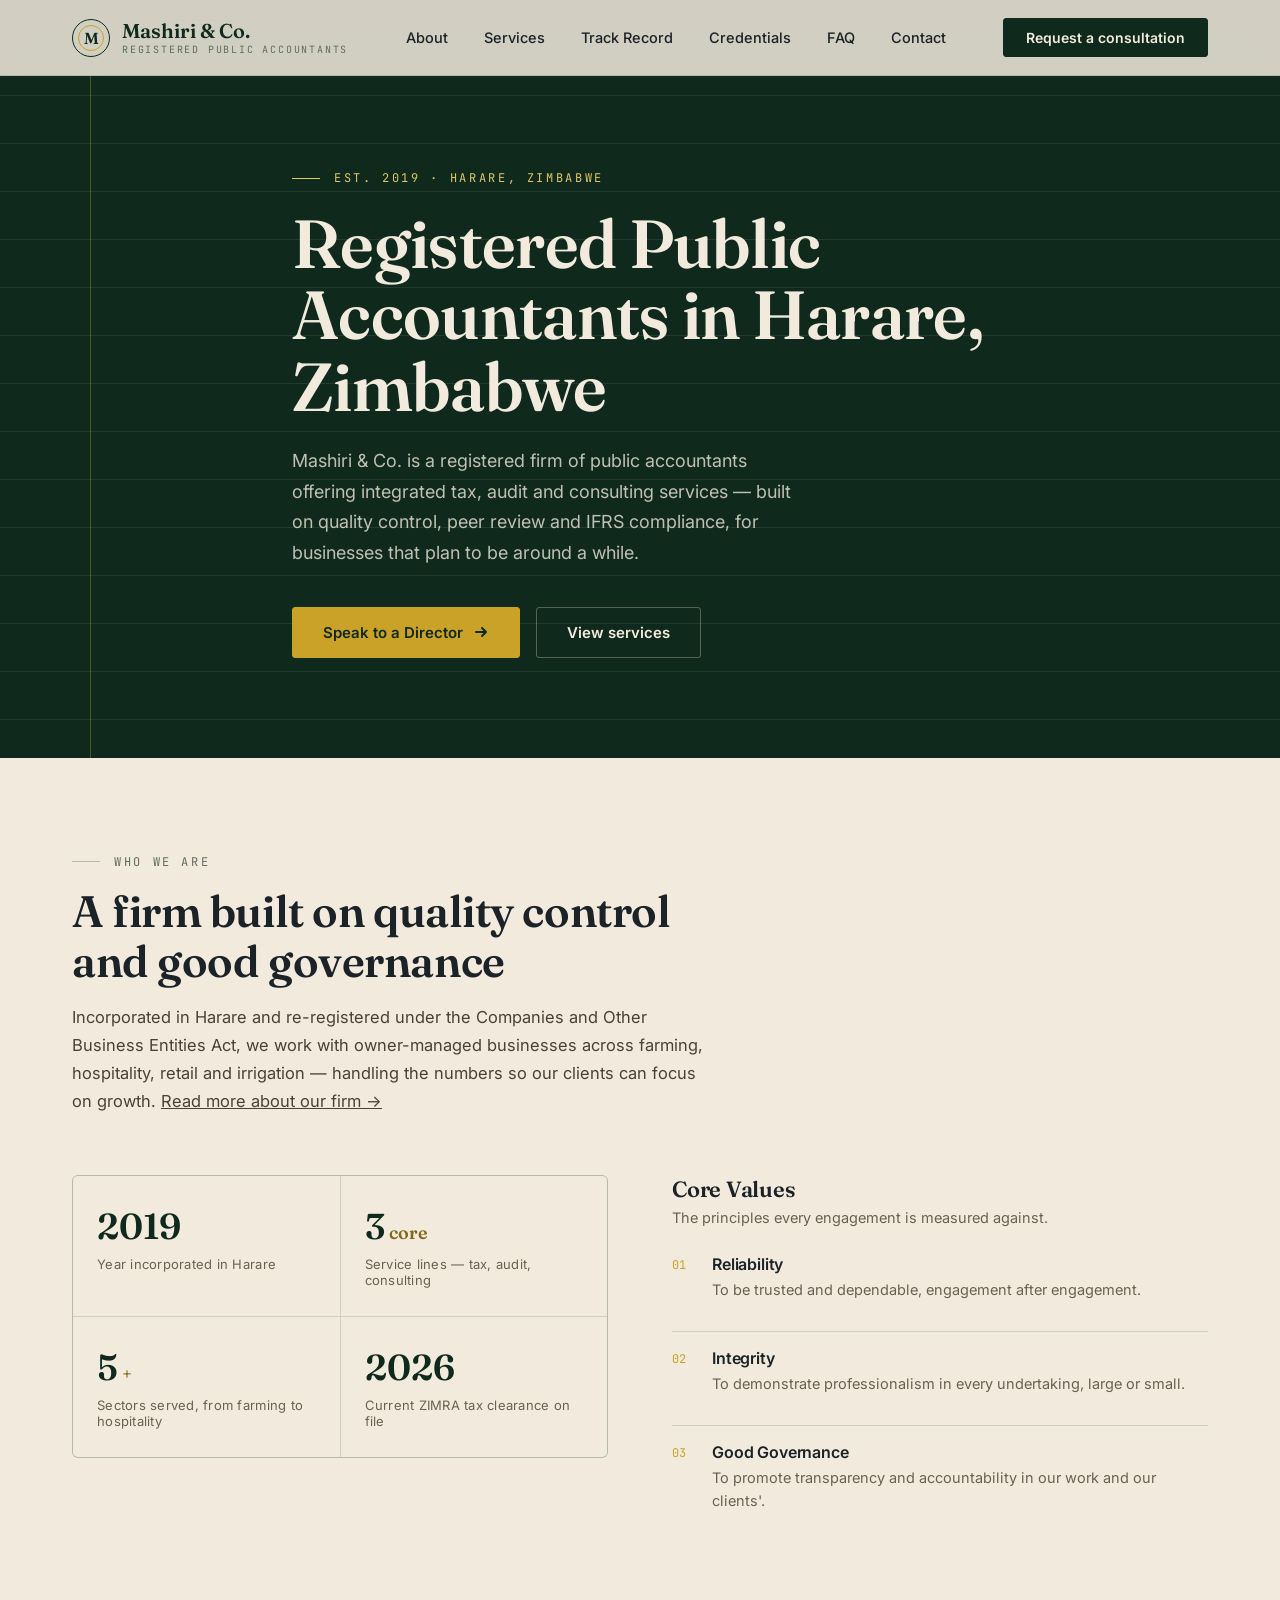
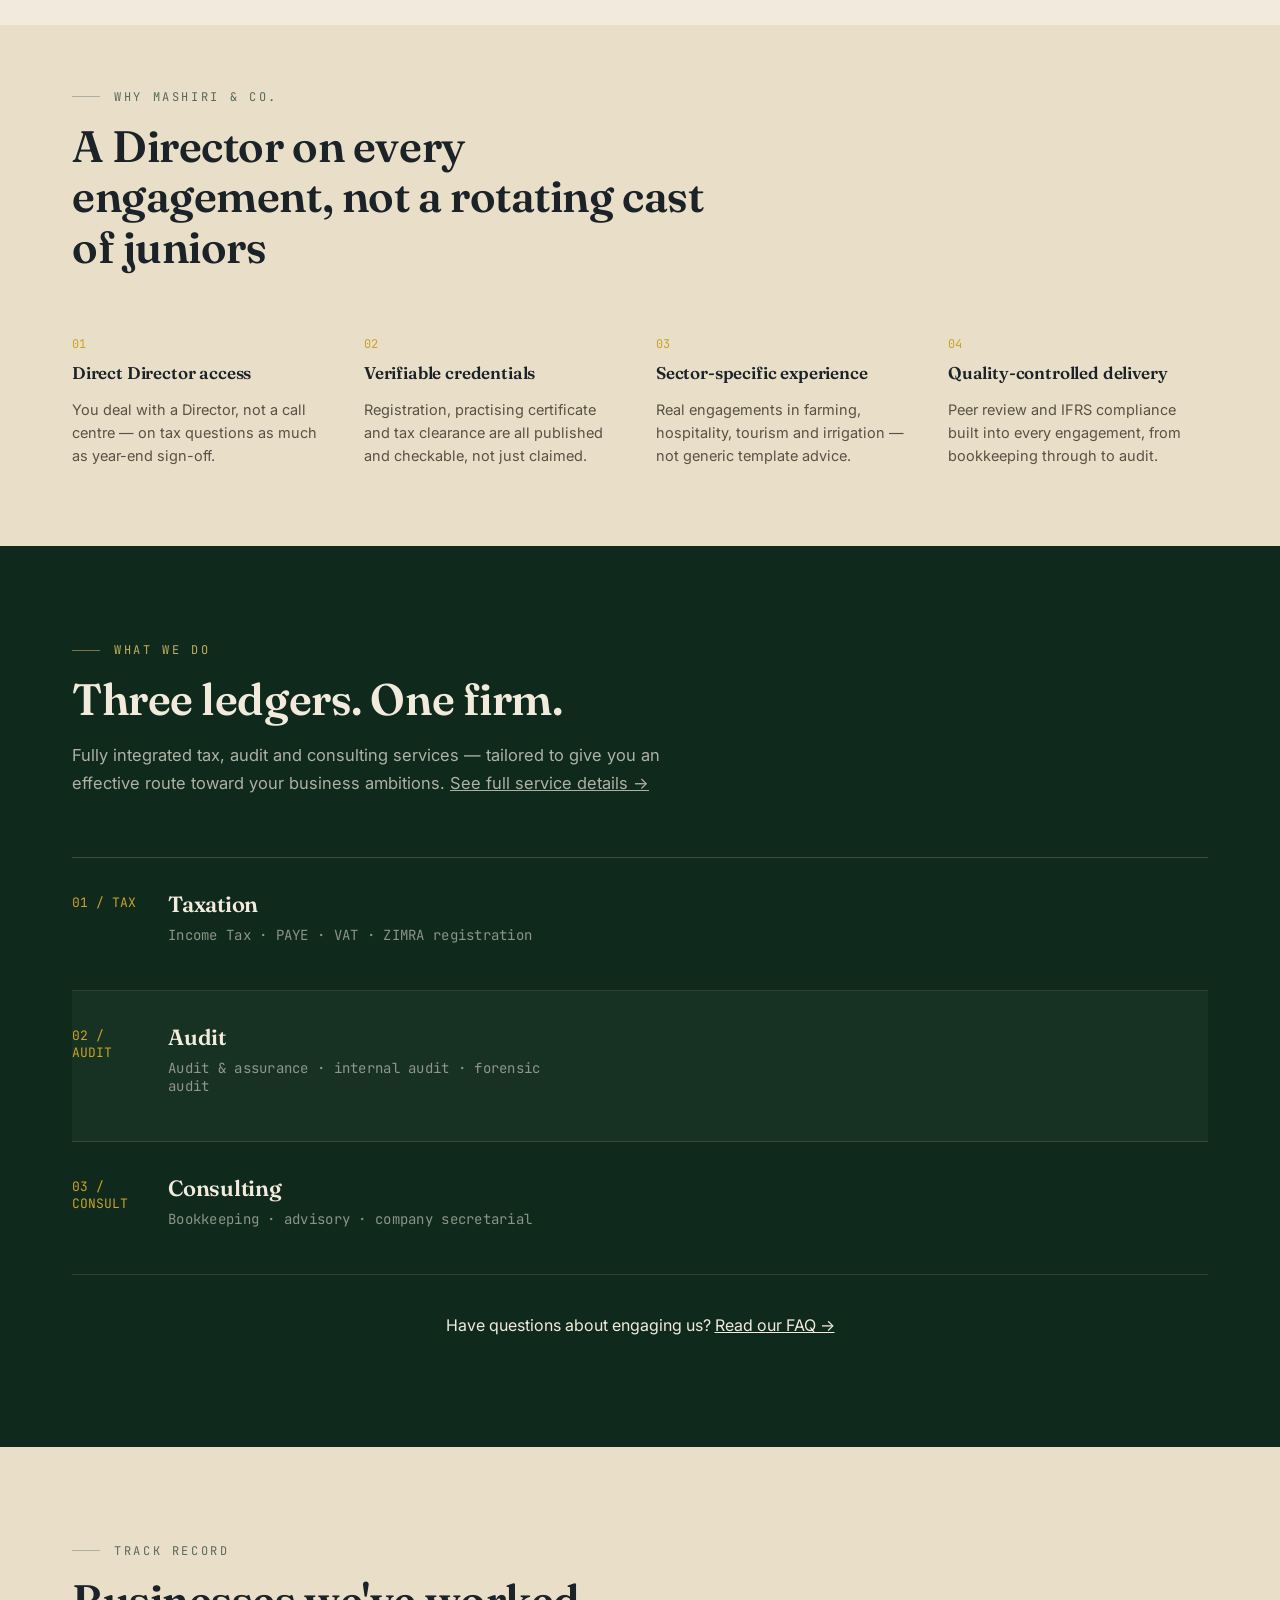
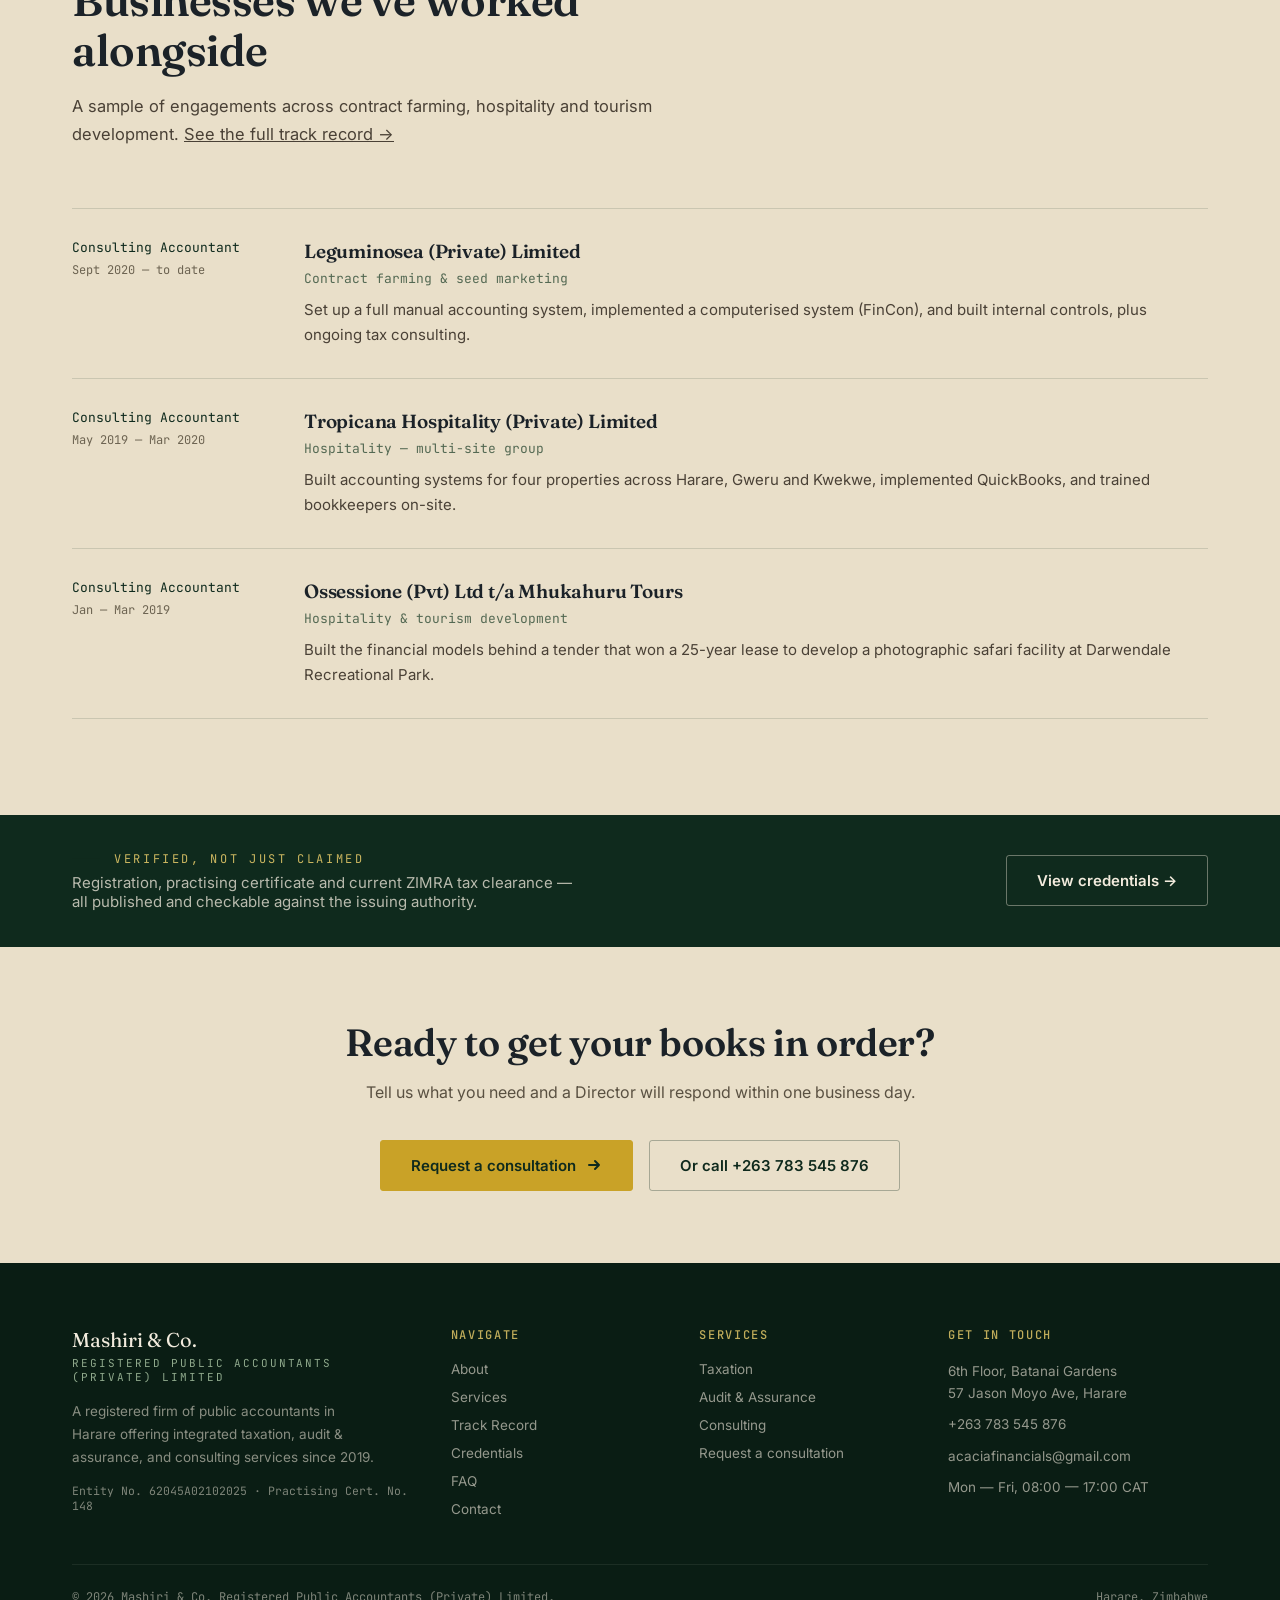
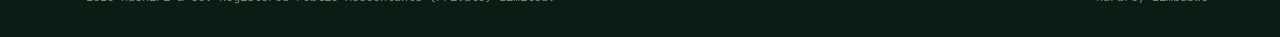
==== index.html @ 17a20c19 "Add files via upload" ====
<!DOCTYPE html>
<html lang="en" class="no-js">
<head>
<script>document.documentElement.classList.remove('no-js');</script>
<meta charset="UTF-8">
<meta name="viewport" content="width=device-width, initial-scale=1.0">
<title>Registered Public Accountants | Mashiri &amp; Co. — Harare</title>
<meta name="description" content="Mashiri &amp; Co. is a registered firm of public accountants in Harare, Zimbabwe offering integrated taxation, audit &amp; assurance, and consulting services.">
<meta name="keywords" content="public accountants Harare, registered accountants Zimbabwe, tax consultants Harare, audit firm Zimbabwe, IFRS compliance, ZIMRA tax clearance, bookkeeping Harare">
<meta name="robots" content="index, follow">
<meta name="theme-color" content="#0F2A1D">
<link rel="canonical" href="https://www.mashiriandco.co.zw/">
<link rel="icon" href="data:image/svg+xml,%3Csvg xmlns='http://www.w3.org/2000/svg' viewBox='0 0 40 40'%3E%3Crect width='40' height='40' rx='8' fill='%230F2A1D'/%3E%3Ccircle cx='20' cy='20' r='13' fill='none' stroke='%23F2EBDD' stroke-width='1.5'/%3E%3Ccircle cx='20' cy='20' r='9' fill='none' stroke='%23C9A227' stroke-width='1'/%3E%3Ctext x='20' y='25' font-family='Georgia,serif' font-size='16' font-weight='600' fill='%23F2EBDD' text-anchor='middle'%3EM%3C/text%3E%3C/svg%3E">
<link rel="icon" type="image/png" sizes="32x32" href="favicon-32.png">
<link rel="icon" type="image/png" sizes="16x16" href="favicon-16.png">
<link rel="apple-touch-icon" sizes="180x180" href="apple-touch-icon.png">

<meta name="geo.region" content="ZW-HA">
<meta name="geo.placename" content="Harare">
<meta name="geo.position" content="-17.8292;31.0522">
<meta name="ICBM" content="-17.8292, 31.0522">

<meta property="og:type" content="website">
<meta property="og:site_name" content="Mashiri &amp; Co.">
<meta property="og:title" content="Registered Public Accountants | Mashiri &amp; Co. — Harare">
<meta property="og:description" content="Mashiri &amp; Co. is a registered firm of public accountants in Harare, Zimbabwe offering integrated taxation, audit &amp; assurance, and consulting services.">
<meta property="og:url" content="https://www.mashiriandco.co.zw/">
<meta property="og:image" content="https://www.mashiriandco.co.zw/og-image.jpg">
<meta property="og:image:width" content="1200">
<meta property="og:image:height" content="630">
<meta property="og:locale" content="en_ZW">
<meta name="twitter:card" content="summary_large_image">
<meta name="twitter:title" content="Registered Public Accountants | Mashiri &amp; Co. — Harare">
<meta name="twitter:description" content="Mashiri &amp; Co. is a registered firm of public accountants in Harare, Zimbabwe offering integrated taxation, audit &amp; assurance, and consulting services.">
<meta name="twitter:image" content="https://www.mashiriandco.co.zw/og-image.jpg">

<script type="application/ld+json">
{
  "@context": "https://schema.org",
  
    "@type": "AccountingService",
    "name": "Mashiri & Co. Registered Public Accountants (Private) Limited",
    "url": "https://www.mashiriandco.co.zw/",
    "logo": "https://www.mashiriandco.co.zw/og-image.jpg",
    "image": "https://www.mashiriandco.co.zw/og-image.jpg",
    "email": "acaciafinancials@gmail.com",
    "telephone": ["+263783545876", "+263718794615"],
    "address": {
      "@type": "PostalAddress",
      "streetAddress": "6th Floor, Batanai Gardens, 57 Jason Moyo Ave",
      "addressLocality": "Harare",
      "addressCountry": "ZW"
    },
    "geo": {
      "@type": "GeoCoordinates",
      "latitude": -17.8292,
      "longitude": 31.0522
    },
    "hasMap": "https://maps.google.com/?q=Batanai+Gardens+57+Jason+Moyo+Ave+Harare",
    "areaServed": ["Harare", "Bulawayo", "Zimbabwe"],
    "openingHoursSpecification": {
      "@type": "OpeningHoursSpecification",
      "dayOfWeek": ["Monday","Tuesday","Wednesday","Thursday","Friday"],
      "opens": "08:00",
      "closes": "17:00"
    },
    "priceRange": "$$",
    "sameAs": ["https://www.facebook.com/"]
  }
</script>

<link rel="preconnect" href="https://fonts.googleapis.com">
<link rel="preconnect" href="https://fonts.gstatic.com" crossorigin>
<link rel="stylesheet" href="https://fonts.googleapis.com/css2?family=Fraunces:opsz,wght@9..144,400;9..144,500;9..144,600&family=Inter:wght@400;500;600&family=JetBrains+Mono:wght@400;500&display=swap" media="print" onload="this.media='all'">
<noscript><link rel="stylesheet" href="https://fonts.googleapis.com/css2?family=Fraunces:opsz,wght@9..144,400;9..144,500;9..144,600&family=Inter:wght@400;500;600&family=JetBrains+Mono:wght@400;500&display=swap"></noscript>
<link rel="stylesheet" href="style.css">
</head>
<body>

<a href="#top" class="skip-link">Skip to main content</a>

<header id="site-header">
  <div class="nav">
    <a href="index.html" class="brand" aria-current="page">
      <div class="brand-mark">M</div>
      <div class="brand-name">Mashiri &amp; Co.
        <span>REGISTERED PUBLIC ACCOUNTANTS</span>
      </div>
    </a>
    <nav class="links" id="nav-links" aria-label="Main navigation">
      <ul role="list">
        <li><a href="about.html">About</a></li>
        <li><a href="services.html">Services</a></li>
        <li><a href="track-record.html">Track Record</a></li>
        <li><a href="credentials.html">Credentials</a></li>
        <li><a href="faq.html">FAQ</a></li>
        <li><a href="contact.html">Contact</a></li>
      </ul>
    </nav>
    <a href="contact.html" class="nav-cta" id="nav-cta">Request a consultation</a>
    <button class="menu-toggle" id="menu-toggle" aria-label="Toggle menu" aria-expanded="false" aria-controls="nav-links">
      <svg width="24" height="24" viewBox="0 0 24 24" fill="none" stroke="currentColor" stroke-width="2" stroke-linecap="round" aria-hidden="true" focusable="false"><line x1="3" y1="6" x2="21" y2="6"/><line x1="3" y1="12" x2="21" y2="12"/><line x1="3" y1="18" x2="21" y2="18"/></svg>
    </button>
  </div>
</header>

<main id="top" tabindex="-1">


  <!-- ============ HERO ============ -->
  <section class="hero">
    <div class="wrap hero-inner hero-single">
      <div>
        <div class="eyebrow">Est. 2019 &middot; Harare, Zimbabwe</div>
        <h1>Registered Public Accountants in Harare, Zimbabwe</h1>
        <p class="lead">Mashiri &amp; Co. is a registered firm of public accountants offering integrated tax, audit and consulting services &mdash; built on quality control, peer review and IFRS compliance, for businesses that plan to be around a while.</p>
        <div class="hero-cta-row">
          <a href="contact.html" class="btn-primary">
            Speak to a Director
            <svg aria-hidden="true" focusable="false" width="16" height="16" viewBox="0 0 16 16" fill="none" stroke="currentColor" stroke-width="2" stroke-linecap="round" stroke-linejoin="round"><path d="M3 8h10M9 4l4 4-4 4"/></svg>
          </a>
          <a href="services.html" class="btn-secondary">View services</a>
        </div>
      </div>
    </div>
  </section>

  <!-- ============ ABOUT (teaser) ============ -->
  <section class="about" id="about">
    <div class="wrap">
      <div class="section-head reveal">
        <div class="section-eyebrow">Who we are</div>
        <h2>A firm built on quality control and good governance</h2>
        <p>Incorporated in Harare and re-registered under the Companies and Other Business Entities Act, we work with owner-managed businesses across farming, hospitality, retail and irrigation &mdash; handling the numbers so our clients can focus on growth. <a href="about.html">Read more about our firm &rarr;</a></p>
      </div>

      <div class="about-grid">
        <div class="about-text reveal">
          <div class="stat-grid">
            <div class="stat">
              <div class="num">2019</div>
              <div class="label">Year incorporated in Harare</div>
            </div>
            <div class="stat">
              <div class="num">3<span class="unit">core</span></div>
              <div class="label">Service lines &mdash; tax, audit, consulting</div>
            </div>
            <div class="stat">
              <div class="num">5<span class="unit">+</span></div>
              <div class="label">Sectors served, from farming to hospitality</div>
            </div>
            <div class="stat">
              <div class="num">2026</div>
              <div class="label">Current ZIMRA tax clearance on file</div>
            </div>
          </div>
        </div>

        <div class="reveal">
          <h3 class="values-heading">Core Values</h3>
          <p class="values-subhead">The principles every engagement is measured against.</p>
          <div class="values-list">
            <div class="value-item">
              <span class="value-mark mono">01</span>
              <div>
                <h4>Reliability</h4>
                <p>To be trusted and dependable, engagement after engagement.</p>
              </div>
            </div>
            <div class="value-item">
              <span class="value-mark mono">02</span>
              <div>
                <h4>Integrity</h4>
                <p>To demonstrate professionalism in every undertaking, large or small.</p>
              </div>
            </div>
            <div class="value-item">
              <span class="value-mark mono">03</span>
              <div>
                <h4>Good Governance</h4>
                <p>To promote transparency and accountability in our work and our clients'.</p>
              </div>
            </div>
          </div>
        </div>
      </div>
    </div>
  </section>

  <!-- ============ WHY US ============ -->
  <section class="why-us">
    <div class="wrap">
      <div class="section-head reveal">
        <div class="section-eyebrow">Why Mashiri &amp; Co.</div>
        <h2>A Director on every engagement, not a rotating cast of juniors</h2>
      </div>
      <div class="why-grid">
        <div class="why-item reveal">
          <span class="value-mark mono">01</span>
          <h3>Direct Director access</h3>
          <p>You deal with a Director, not a call centre &mdash; on tax questions as much as year-end sign-off.</p>
        </div>
        <div class="why-item reveal">
          <span class="value-mark mono">02</span>
          <h3>Verifiable credentials</h3>
          <p>Registration, practising certificate and tax clearance are all published and checkable, not just claimed.</p>
        </div>
        <div class="why-item reveal">
          <span class="value-mark mono">03</span>
          <h3>Sector-specific experience</h3>
          <p>Real engagements in farming, hospitality, tourism and irrigation &mdash; not generic template advice.</p>
        </div>
        <div class="why-item reveal">
          <span class="value-mark mono">04</span>
          <h3>Quality-controlled delivery</h3>
          <p>Peer review and IFRS compliance built into every engagement, from bookkeeping through to audit.</p>
        </div>
      </div>
    </div>
  </section>

  <!-- ============ SERVICES (teaser) ============ -->
  <section class="services" id="services">
    <div class="wrap">
      <div class="section-head reveal">
        <div class="section-eyebrow">What we do</div>
        <h2>Three ledgers. One firm.</h2>
        <p>Fully integrated tax, audit and consulting services &mdash; tailored to give you an effective route toward your business ambitions. <a href="services.html">See full service details &rarr;</a></p>
      </div>

      <div class="ledger-table">
        <div class="ledger-entry reveal">
          <div class="entry-code mono">01 / TAX</div>
          <div class="entry-title">
            <h3><a href="services.html#taxation">Taxation</a></h3>
            <p>Income Tax &middot; PAYE &middot; VAT &middot; ZIMRA registration</p>
          </div>
        </div>
        <div class="ledger-entry reveal">
          <div class="entry-code mono">02 / AUDIT</div>
          <div class="entry-title">
            <h3><a href="services.html#audit">Audit</a></h3>
            <p>Audit &amp; assurance &middot; internal audit &middot; forensic audit</p>
          </div>
        </div>
        <div class="ledger-entry reveal">
          <div class="entry-code mono">03 / CONSULT</div>
          <div class="entry-title">
            <h3><a href="services.html#consulting">Consulting</a></h3>
            <p>Bookkeeping &middot; advisory &middot; company secretarial</p>
          </div>
        </div>
      </div>
      <p class="services-cta reveal">Have questions about engaging us? <a href="faq.html">Read our FAQ &rarr;</a></p>
    </div>
  </section>

  <!-- ============ TRACK RECORD (teaser) ============ -->
  <section class="journal" id="track-record">
    <div class="wrap">
      <div class="section-head reveal">
        <div class="section-eyebrow">Track record</div>
        <h2>Businesses we've worked alongside</h2>
        <p>A sample of engagements across contract farming, hospitality and tourism development. <a href="track-record.html">See the full track record &rarr;</a></p>
      </div>

      <div class="journal-list">
        <div class="journal-entry reveal">
          <div class="journal-meta">
            Consulting Accountant
            <span class="duration">Sept 2020 &mdash; to date</span>
          </div>
          <div class="journal-body">
            <h3><a href="track-record.html">Leguminosea (Private) Limited</a></h3>
            <span class="industry mono">Contract farming &amp; seed marketing</span>
            <p class="summary">Set up a full manual accounting system, implemented a computerised system (FinCon), and built internal controls, plus ongoing tax consulting.</p>
          </div>
        </div>

        <div class="journal-entry reveal">
          <div class="journal-meta">
            Consulting Accountant
            <span class="duration">May 2019 &mdash; Mar 2020</span>
          </div>
          <div class="journal-body">
            <h3><a href="track-record.html">Tropicana Hospitality (Private) Limited</a></h3>
            <span class="industry mono">Hospitality &mdash; multi-site group</span>
            <p class="summary">Built accounting systems for four properties across Harare, Gweru and Kwekwe, implemented QuickBooks, and trained bookkeepers on-site.</p>
          </div>
        </div>

        <div class="journal-entry reveal">
          <div class="journal-meta">
            Consulting Accountant
            <span class="duration">Jan &mdash; Mar 2019</span>
          </div>
          <div class="journal-body">
            <h3><a href="track-record.html">Ossessione (Pvt) Ltd t/a Mhukahuru Tours</a></h3>
            <span class="industry mono">Hospitality &amp; tourism development</span>
            <p class="summary">Built the financial models behind a tender that won a 25-year lease to develop a photographic safari facility at Darwendale Recreational Park.</p>
          </div>
        </div>
      </div>
    </div>
  </section>

  <!-- ============ CREDENTIALS (trust strip) ============ -->
  <section class="trust-strip">
    <div class="wrap">
      <div class="trust-strip-inner reveal">
        <div class="trust-strip-text">
          <div class="section-eyebrow">Verified, not just claimed</div>
          <p>Registration, practising certificate and current ZIMRA tax clearance &mdash; all published and checkable against the issuing authority.</p>
        </div>
        <a href="credentials.html" class="btn-secondary">View credentials &rarr;</a>
      </div>
    </div>
  </section>

  <!-- ============ FINAL CTA ============ -->
  <section class="cta-banner">
    <div class="wrap cta-banner-inner reveal">
      <h2>Ready to get your books in order?</h2>
      <p>Tell us what you need and a Director will respond within one business day.</p>
      <div class="hero-cta-row">
        <a href="contact.html" class="btn-primary">
          Request a consultation
          <svg aria-hidden="true" focusable="false" width="16" height="16" viewBox="0 0 16 16" fill="none" stroke="currentColor" stroke-width="2" stroke-linecap="round" stroke-linejoin="round"><path d="M3 8h10M9 4l4 4-4 4"/></svg>
        </a>
        <a href="tel:+263783545876" class="btn-secondary">Or call +263 783 545 876</a>
      </div>
    </div>
  </section>

</main>

<footer>
  <div class="wrap">
    <div class="footer-grid">
      <div class="footer-col footer-brand-col">
        <div class="footer-brand">
          Mashiri &amp; Co.
          <span>REGISTERED PUBLIC ACCOUNTANTS (PRIVATE) LIMITED</span>
        </div>
        <p class="footer-desc">A registered firm of public accountants in Harare offering integrated taxation, audit &amp; assurance, and consulting services since 2019.</p>
        <p class="footer-reg mono">Entity No. 62045A02102025 &middot; Practising Cert. No. 148</p>
      </div>

      <div class="footer-col">
        <h2 class="footer-heading">Navigate</h2>
        <ul class="footer-links" role="list">
          <li><a href="about.html">About</a></li>
          <li><a href="services.html">Services</a></li>
          <li><a href="track-record.html">Track Record</a></li>
          <li><a href="credentials.html">Credentials</a></li>
          <li><a href="faq.html">FAQ</a></li>
          <li><a href="contact.html">Contact</a></li>
        </ul>
      </div>

      <div class="footer-col">
        <h2 class="footer-heading">Services</h2>
        <ul class="footer-links" role="list">
          <li><a href="services.html#taxation">Taxation</a></li>
          <li><a href="services.html#audit">Audit &amp; Assurance</a></li>
          <li><a href="services.html#consulting">Consulting</a></li>
          <li><a href="contact.html">Request a consultation</a></li>
        </ul>
      </div>

      <div class="footer-col">
        <h2 class="footer-heading">Get in touch</h2>
        <address class="footer-contact">
          6th Floor, Batanai Gardens<br>57 Jason Moyo Ave, Harare
        </address>
        <p class="footer-contact"><a href="tel:+263783545876">+263 783 545 876</a></p>
        <p class="footer-contact"><a href="mailto:acaciafinancials@gmail.com">acaciafinancials@gmail.com</a></p>
        <p class="footer-contact">Mon &mdash; Fri, 08:00 &mdash; 17:00 CAT</p>
      </div>
    </div>
    <div class="footer-bottom">
      <span>&copy; 2026 Mashiri &amp; Co. Registered Public Accountants (Private) Limited.</span>
      <span>Harare, Zimbabwe</span>
    </div>
  </div>
</footer>

<script src="main.js" defer></script>
</body>
</html>
---- style.css ----
:root{
  --ledger-green:#0F2A1D;
  --ledger-green-2:#173A28;
  --parchment:#F2EBDD;
  --parchment-2:#E9DFC9;
  --brass:#C9A227;
  --brass-soft:#E0C667;
  --ink:#1B2228;
  --sage:#8FA98C;
  --sage-deep:#5E7059;      /* sage, darkened for AA contrast on light backgrounds */
  --sage-d:#546953;          /* industry-tag text on parchment-2 (was failing AA) */
  --muted-brown:#6C6351;    /* replaces #8a7e68 (2.9–3.4:1) for dd-label / journal duration */
  --brass-deep:#81681A;     /* replaces --brass for text on light backgrounds (2.0:1 → 4.5:1) */
  --rule:rgba(15,42,29,0.14);
  --rule-light:rgba(242,235,221,0.18);
  --max:1200px;
  --header-h:88px;
}

*{box-sizing:border-box;}
html{scroll-behavior:smooth;}
body{
  margin:0;
  font-family:'Inter',sans-serif;
  color:var(--ink);
  background:var(--parchment);
  -webkit-font-smoothing:antialiased;
}
img{max-width:100%;display:block;}

.sr-only{
  position:absolute;
  width:1px;height:1px;
  padding:0;margin:-1px;
  overflow:hidden;
  clip:rect(0,0,0,0);
  white-space:nowrap;
  border:0;
}
.skip-link{
  position:absolute;
  left:12px; top:-60px;
  background:var(--ledger-green);
  color:var(--parchment);
  padding:12px 18px;
  border-radius:3px;
  font-family:'Inter',sans-serif;
  font-weight:600;
  font-size:14px;
  text-decoration:none;
  z-index:1000;
  transition:top 0.2s ease;
}
.skip-link:focus{top:12px;}

section[id], main[id]{scroll-margin-top:var(--header-h);}

h1,h2,h3,h4{
  font-family:'Fraunces',serif;
  font-weight:600;
  letter-spacing:-0.01em;
  margin:0;
}

.mono{font-family:'JetBrains Mono',monospace;}

a{color:inherit;}

.wrap{
  max-width:var(--max);
  margin:0 auto;
  padding:0 32px;
}

/* ============ Reduced motion ============ */
@media (prefers-reduced-motion: reduce){
  *{animation-duration:0.01ms !important; transition-duration:0.01ms !important; scroll-behavior:auto !important;}
}

/* ============ Focus states ============ */
a:focus-visible, button:focus-visible, input:focus-visible, textarea:focus-visible{
  outline:2px solid var(--brass);
  outline-offset:3px;
}

/* ============ Header ============ */
header{
  position:fixed;
  top:0; left:0; right:0;
  z-index:100;
  background:rgba(242,235,221,0.86);
  backdrop-filter:blur(10px);
  border-bottom:1px solid var(--rule);
  transition:background 0.3s ease;
}
.nav{
  display:flex;
  align-items:center;
  justify-content:space-between;
  padding:18px 32px;
  max-width:var(--max);
  margin:0 auto;
}
.brand{
  display:flex;
  align-items:center;
  gap:12px;
  text-decoration:none;
  color:var(--ledger-green);
}
.brand-mark{
  width:38px;height:38px;
  border:1.5px solid var(--ledger-green);
  border-radius:50%;
  display:flex;align-items:center;justify-content:center;
  font-family:'Fraunces',serif;
  font-weight:600;
  font-size:16px;
  position:relative;
}
.brand-mark::after{
  content:'';
  position:absolute;
  inset:5px;
  border:1px solid var(--brass);
  border-radius:50%;
}
.brand-name{
  font-family:'Fraunces',serif;
  font-size:20px;
  font-weight:600;
  line-height:1.1;
}
.brand-name span{
  display:block;
  font-family:'JetBrains Mono',monospace;
  font-size:10px;
  font-weight:400;
  letter-spacing:0.18em;
  color:var(--sage-deep);
  margin-top:2px;
}
nav.links ul{
  list-style:none;
  margin:0;
  padding:0;
  display:flex;
  gap:36px;
  font-size:14.5px;
  font-weight:500;
}
nav.links a{
  text-decoration:none;
  color:var(--ink);
  position:relative;
  padding-bottom:4px;
}
nav.links a[aria-current="page"]{color:var(--ledger-green); font-weight:600;}
nav.links a::after{
  content:'';
  position:absolute;
  left:0; bottom:0;
  width:0; height:1.5px;
  background:var(--brass);
  transition:width 0.25s ease;
}
nav.links a:hover::after, nav.links a[aria-current="page"]::after{width:100%;}

.nav-cta{
  background:var(--ledger-green);
  color:var(--parchment);
  padding:10px 22px;
  border-radius:3px;
  font-size:14px;
  font-weight:600;
  text-decoration:none;
  border:1px solid var(--ledger-green);
  transition:background 0.2s ease, color 0.2s ease;
}
.nav-cta:hover{
  background:transparent;
  color:var(--ledger-green);
}

.menu-toggle{
  display:none;
  background:none;
  border:none;
  cursor:pointer;
  padding:8px;
}
.menu-toggle svg{display:block;}

/* ============ Hero ============ */
.hero{
  position:relative;
  padding:170px 0 100px;
  background:var(--ledger-green);
  color:var(--parchment);
  overflow:hidden;
}
.hero::before{
  /* ledger ruled lines */
  content:'';
  position:absolute;
  inset:0;
  background-image:repeating-linear-gradient(
    to bottom,
    transparent 0,
    transparent 47px,
    var(--rule-light) 47px,
    var(--rule-light) 48px
  );
  opacity:0.5;
  pointer-events:none;
}
.hero::after{
  /* margin rule */
  content:'';
  position:absolute;
  top:0; bottom:0;
  left:90px;
  width:1px;
  background:rgba(201,162,39,0.35);
  pointer-events:none;
}
@media (max-width:820px){
  .hero::after{left:24px;}
}

.hero-inner{
  position:relative;
  display:grid;
  grid-template-columns:1.15fr 0.85fr;
  gap:64px;
  align-items:center;
}
@media (max-width:980px){
  .hero-inner{grid-template-columns:1fr; gap:48px;}
}
.hero-inner.hero-single{
  grid-template-columns:1fr;
  max-width:760px;
}

.eyebrow{
  font-family:'JetBrains Mono',monospace;
  font-size:12px;
  letter-spacing:0.22em;
  text-transform:uppercase;
  color:var(--brass-soft);
  margin-bottom:22px;
  display:flex;
  align-items:center;
  gap:14px;
}
.eyebrow::before{
  content:'';
  width:28px;height:1px;
  background:var(--brass-soft);
}

.hero h1{
  font-size:clamp(40px, 6vw, 68px);
  line-height:1.05;
  font-weight:600;
  color:var(--parchment);
}
.hero h1 em{
  font-style:italic;
  color:var(--brass-soft);
  font-weight:500;
}
.hero p.lead{
  margin-top:24px;
  font-size:18px;
  line-height:1.7;
  color:rgba(242,235,221,0.78);
  max-width:520px;
}
.hero-cta-row{
  margin-top:38px;
  display:flex;
  gap:16px;
  flex-wrap:wrap;
}
.btn-primary{
  background:var(--brass);
  color:var(--ledger-green);
  padding:15px 30px;
  border-radius:3px;
  text-decoration:none;
  font-weight:600;
  font-size:15px;
  border:1px solid var(--brass);
  transition:transform 0.2s ease, box-shadow 0.2s ease;
  display:inline-flex;
  align-items:center;
  gap:10px;
}
.btn-primary:hover{
  transform:translateY(-2px);
  box-shadow:0 8px 20px rgba(201,162,39,0.25);
}
.btn-secondary{
  background:transparent;
  color:var(--parchment);
  padding:15px 30px;
  border-radius:3px;
  text-decoration:none;
  font-weight:600;
  font-size:15px;
  border:1px solid rgba(242,235,221,0.3);
  transition:border-color 0.2s ease, background 0.2s ease;
}
.btn-secondary:hover{
  border-color:var(--parchment);
  background:rgba(242,235,221,0.06);
}

/* ===== Ledger card (signature element) ===== */
/* ============ Section basics ============ */
section{padding:96px 0;}
.section-head{
  max-width:640px;
  margin-bottom:60px;
}
.section-eyebrow{
  font-family:'JetBrains Mono',monospace;
  font-size:12px;
  letter-spacing:0.22em;
  text-transform:uppercase;
  color:var(--ledger-green);
  opacity:0.65;
  margin-bottom:16px;
  display:flex;
  align-items:center;
  gap:14px;
}
.section-eyebrow::before{
  content:'';
  width:28px;height:1px;
  background:var(--ledger-green);
  opacity:0.4;
}
.section-head h2{
  font-size:clamp(30px, 4vw, 44px);
  line-height:1.15;
}
.section-head p{
  margin-top:16px;
  font-size:16.5px;
  line-height:1.7;
  color:#4A4136;
}

/* ============ About ============ */
.about{
  background:var(--parchment);
}
.about-grid{
  display:grid;
  grid-template-columns:1fr 1fr;
  gap:64px;
  align-items:start;
}
@media (max-width:900px){
  .about-grid{grid-template-columns:1fr; gap:40px;}
}
.about-text p{
  font-size:16.5px;
  line-height:1.8;
  color:#3C3528;
  margin:0 0 18px;
}
.stat-grid{
  display:grid;
  grid-template-columns:repeat(2,1fr);
  gap:1px;
  background:var(--rule);
  border:1px solid var(--rule);
  border-radius:6px;
  overflow:hidden;
}
.stat{
  background:var(--parchment);
  padding:28px 24px;
}
.stat .num{
  font-family:'Fraunces',serif;
  font-size:36px;
  font-weight:600;
  color:var(--ledger-green);
  display:flex;
  align-items:baseline;
  gap:4px;
}
.stat .num .unit{
  font-size:18px;
  color:var(--brass-deep);
  font-weight:600;
}
.stat .label{
  margin-top:8px;
  font-size:13px;
  color:#6b6151;
  letter-spacing:0.02em;
}

.values-heading{font-size:22px; margin-bottom:6px;}
.values-subhead{font-size:14.5px; color:#6b6151; margin:0 0 4px;}
.values-list{
  margin-top:28px;
  display:grid;
  gap:14px;
}
.value-item{
  display:flex;
  gap:16px;
  align-items:flex-start;
  padding:16px 0;
  border-top:1px solid var(--rule);
}
.value-item:first-child{border-top:none; padding-top:0;}
.value-mark{
  font-family:'JetBrains Mono',monospace;
  font-size:12px;
  color:var(--brass);
  margin-top:3px;
  flex-shrink:0;
  width:24px;
}
.value-item h4{
  font-size:16px;
  font-weight:600;
  font-family:'Inter',sans-serif;
  margin-bottom:4px;
}
.value-item p{
  font-size:14.5px;
  color:#6b6151;
  margin:0;
  line-height:1.6;
}

/* ============ Services - Ledger table ============ */
.services{
  background:var(--ledger-green);
  color:var(--parchment);
  position:relative;
}
.services .section-eyebrow{color:var(--brass-soft); opacity:0.85;}
.services .section-eyebrow::before{background:var(--brass-soft); opacity:0.6;}
.services .section-head h2{color:var(--parchment);}
.services .section-head p{color:rgba(242,235,221,0.7);}

.ledger-table{
  border-top:1px solid rgba(242,235,221,0.18);
}
.ledger-entry{
  display:grid;
  grid-template-columns:64px 1fr 1.4fr;
  gap:32px;
  padding:32px 0;
  border-bottom:1px solid rgba(242,235,221,0.12);
  align-items:start;
  transition:background 0.3s ease;
}
.ledger-entry:nth-child(even){
  background:rgba(242,235,221,0.03);
}
.ledger-entry:hover{
  background:rgba(201,162,39,0.06);
}
@media (max-width:780px){
  .ledger-entry{grid-template-columns:1fr; gap:12px; padding:26px 0;}
}
.entry-code{
  font-family:'JetBrains Mono',monospace;
  font-size:13px;
  color:var(--brass);
  padding-top:4px;
}
.entry-title h3{
  font-size:22px;
  color:var(--parchment);
  font-weight:600;
}
.entry-title p{
  margin-top:8px;
  font-size:14px;
  color:rgba(242,235,221,0.55);
  font-family:'JetBrains Mono',monospace;
  letter-spacing:0.02em;
}
.entry-detail ul{
  list-style:none;
  margin:0;
  padding:0;
  display:grid;
  grid-template-columns:repeat(2,1fr);
  gap:10px 24px;
}
@media (max-width:560px){
  .entry-detail ul{grid-template-columns:1fr;}
}
.entry-detail li{
  font-size:14.5px;
  color:rgba(242,235,221,0.8);
  padding-left:18px;
  position:relative;
  line-height:1.5;
}
.entry-detail li::before{
  content:'—';
  position:absolute;
  left:0;
  color:var(--brass-soft);
}

/* ============ Track record / journal ============ */
.journal{
  background:var(--parchment-2);
}
.journal-list{
  display:grid;
  gap:0;
  border-top:1px solid var(--rule);
}
.journal-entry{
  display:grid;
  grid-template-columns:200px 1fr;
  gap:32px;
  padding:30px 0;
  border-bottom:1px solid var(--rule);
}
@media (max-width:780px){
  .journal-entry{grid-template-columns:1fr; gap:8px;}
}
.journal-meta{
  font-family:'JetBrains Mono',monospace;
  font-size:13px;
  color:var(--ledger-green);
}
.journal-meta .duration{
  display:block;
  margin-top:6px;
  color:var(--muted-brown);
  font-size:12px;
}
.journal-body h2, .journal-body h3{
  font-size:19px;
  font-weight:600;
  font-family:'Fraunces',serif;
  margin-bottom:4px;
}
.journal-body .industry{
  font-size:13px;
  color:var(--sage-d, #6f8a6c);
  font-family:'JetBrains Mono',monospace;
  margin-bottom:10px;
  display:inline-block;
}
.journal-body p.summary{
  font-size:15px;
  line-height:1.7;
  color:#4A4136;
  margin:0;
}

/* ============ Credentials strip ============ */
.credentials{
  background:var(--ledger-green);
  color:var(--parchment);
  padding:64px 0;
}
.cred-grid{
  display:grid;
  grid-template-columns:repeat(4,1fr);
  gap:32px;
  text-align:center;
}
@media (max-width:900px){
  .cred-grid{grid-template-columns:repeat(2,1fr);}
}
@media (max-width:520px){
  .cred-grid{grid-template-columns:1fr;}
}
.cred-item{
  border-left:1px solid rgba(242,235,221,0.15);
  padding:8px 20px;
  background:none;
  border-top:none; border-right:none; border-bottom:none;
  font-family:inherit;
  color:inherit;
  cursor:pointer;
  text-align:center;
  border-radius:4px;
  transition:background 0.2s ease;
}
.cred-item:hover{
  background:rgba(201,162,39,0.06);
}
.cred-item:first-child{border-left:none;}
@media (max-width:900px){
  .cred-item:nth-child(odd){border-left:none;}
}
@media (max-width:520px){
  .cred-item{border-left:none; border-top:1px solid rgba(242,235,221,0.15); padding-top:24px;}
  .cred-item:first-child{border-top:none; padding-top:8px;}
}
.cred-item .cred-label{
  font-family:'JetBrains Mono',monospace;
  font-size:11px;
  letter-spacing:0.15em;
  text-transform:uppercase;
  color:var(--brass-soft);
  margin-bottom:10px;
}
.cred-item .cred-value{
  font-family:'Fraunces',serif;
  font-size:20px;
  font-weight:600;
}
.cred-item .cred-sub{
  margin-top:6px;
  font-size:12.5px;
  color:rgba(242,235,221,0.6);
}
.cred-footnote{
  margin-top:36px;
  text-align:center;
  font-size:12.5px;
  color:rgba(242,235,221,0.45);
  font-family:'JetBrains Mono',monospace;
  letter-spacing:0.02em;
}

/* ============ Team ============ */
.team{
  background:var(--parchment);
}
.team-grid{
  display:grid;
  grid-template-columns:repeat(2,1fr);
  gap:40px;
}
@media (max-width:780px){
  .team-grid{grid-template-columns:1fr;}
}
.team-card{
  border:1px solid var(--rule);
  border-radius:6px;
  padding:32px;
  background:#fff;
  position:relative;
  overflow:hidden;
}
.team-card::before{
  content:'';
  position:absolute;
  top:0; left:0;
  width:4px; height:100%;
  background:var(--brass);
}
.team-card .role{
  font-family:'JetBrains Mono',monospace;
  font-size:12px;
  letter-spacing:0.15em;
  text-transform:uppercase;
  color:var(--brass);
  margin-bottom:10px;
}
.team-card h3{
  font-size:24px;
  margin-bottom:14px;
}
.team-card p{
  font-size:15px;
  line-height:1.7;
  color:#4A4136;
  margin:0;
}

/* ============ Contact ============ */
.contact{
  background:var(--ledger-green);
  color:var(--parchment);
}
.contact .section-eyebrow{color:var(--brass-soft); opacity:0.85;}
.contact .section-eyebrow::before{background:var(--brass-soft); opacity:0.6;}
.contact .section-head h2{color:var(--parchment);}
.contact .section-head p{color:rgba(242,235,221,0.7);}

.contact-grid{
  display:grid;
  grid-template-columns:1fr 1fr;
  gap:64px;
}
@media (max-width:900px){
  .contact-grid{grid-template-columns:1fr; gap:40px;}
}

.contact-details{
  display:grid;
  gap:24px;
}
.contact-row{
  display:flex;
  gap:18px;
  align-items:flex-start;
  padding-bottom:20px;
  border-bottom:1px solid rgba(242,235,221,0.12);
}
.contact-row:last-child{border-bottom:none;}
.contact-icon{
  width:40px;height:40px;
  border:1px solid rgba(201,162,39,0.4);
  border-radius:50%;
  display:flex;align-items:center;justify-content:center;
  flex-shrink:0;
  color:var(--brass-soft);
}
.contact-row .row-label{
  font-size:13px;
  text-transform:uppercase;
  letter-spacing:0.12em;
  font-family:'JetBrains Mono',monospace;
  color:var(--brass-soft);
  margin:0 0 6px;
  font-weight:500;
}
.contact-row address{font-style:normal;}
.contact-row p, .contact-row a{
  font-size:16px;
  color:var(--parchment);
  text-decoration:none;
  line-height:1.6;
}
.contact-row a:hover{color:var(--brass-soft);}

/* form */
.form-card{
  background:rgba(242,235,221,0.04);
  border:1px solid rgba(242,235,221,0.12);
  border-radius:6px;
  padding:32px;
}
.form-card h3{
  font-size:20px;
  color:var(--parchment);
  margin-bottom:6px;
}
.form-card .sub{
  font-size:14px;
  color:rgba(242,235,221,0.6);
  margin-bottom:24px;
}
.field{
  margin-bottom:18px;
}
.field label{
  display:block;
  font-size:12.5px;
  font-family:'JetBrains Mono',monospace;
  letter-spacing:0.08em;
  text-transform:uppercase;
  color:rgba(242,235,221,0.55);
  margin-bottom:8px;
}
.field input, .field select, .field textarea{
  width:100%;
  background:rgba(242,235,221,0.06);
  border:1px solid rgba(242,235,221,0.18);
  border-radius:3px;
  padding:12px 14px;
  color:var(--parchment);
  font-family:'Inter',sans-serif;
  font-size:14.5px;
  transition:border-color 0.2s ease, background 0.2s ease;
}
.field input::placeholder, .field textarea::placeholder{
  color:rgba(242,235,221,0.35);
}
.field input:focus, .field select:focus, .field textarea:focus{
  border-color:var(--brass);
  background:rgba(242,235,221,0.09);
  outline:none;
}
.field textarea{resize:vertical; min-height:100px;}

.submit-btn{
  width:100%;
  background:var(--brass);
  color:var(--ledger-green);
  border:1px solid var(--brass);
  padding:14px;
  border-radius:3px;
  font-weight:600;
  font-size:15px;
  cursor:pointer;
  transition:transform 0.2s ease, box-shadow 0.2s ease;
}
.submit-btn:hover{
  transform:translateY(-2px);
  box-shadow:0 8px 20px rgba(201,162,39,0.2);
}
.form-status{
  font-size:13.5px;
  color:var(--brass-soft);
  min-height:1.4em;
  margin-bottom:12px;
}
.form-status:empty{margin-bottom:0;}
.whatsapp-btn{
  display:block;
  text-align:center;
  margin-top:14px;
  font-size:13.5px;
  color:rgba(242,235,221,0.7);
  text-decoration:underline;
  text-underline-offset:3px;
}
.whatsapp-btn:hover{color:var(--brass-soft);}

/* ============ Footer ============ */
footer{
  background:#0A1D14;
  color:rgba(242,235,221,0.55);
  padding:64px 0 32px;
  font-size:13.5px;
}
.footer-grid{
  display:grid;
  grid-template-columns:1.6fr 1fr 1fr 1.2fr;
  gap:32px;
  border-bottom:1px solid rgba(242,235,221,0.08);
  padding-bottom:40px;
  margin-bottom:24px;
}
@media (max-width:880px){
  .footer-grid{grid-template-columns:1fr 1fr; gap:32px 24px;}
  .footer-brand-col{grid-column:1 / -1;}
}
@media (max-width:560px){
  .footer-grid{grid-template-columns:1fr;}
}
.footer-brand{
  font-family:'Fraunces',serif;
  font-size:20px;
  color:var(--parchment);
}
.footer-brand span{
  display:block;
  font-family:'JetBrains Mono',monospace;
  font-size:11px;
  letter-spacing:0.18em;
  color:var(--sage);
  margin-top:4px;
}
.footer-desc{
  margin-top:16px;
  font-size:13.5px;
  line-height:1.7;
  color:rgba(242,235,221,0.55);
  max-width:34ch;
}
.footer-reg{
  margin-top:14px;
  font-size:11.5px;
  color:rgba(242,235,221,0.5);
}
.footer-heading{
  font-family:'JetBrains Mono',monospace;
  font-size:12px;
  letter-spacing:0.14em;
  text-transform:uppercase;
  color:var(--brass-soft);
  opacity:0.85;
  margin:0 0 18px;
  font-weight:500;
}
.footer-links{
  list-style:none;
  margin:0;
  padding:0;
  display:flex;
  flex-direction:column;
  gap:12px;
}
.footer-links a{
  text-decoration:none;
  color:rgba(242,235,221,0.6);
  font-size:13.5px;
  transition:color 0.2s ease;
}
.footer-links a:hover{color:var(--brass-soft);}
.footer-contact{
  margin:0 0 10px;
  font-size:13.5px;
  line-height:1.6;
  color:rgba(242,235,221,0.6);
  font-style:normal;
}
.footer-contact a{color:inherit; text-decoration:none;}
.footer-contact a:hover{color:var(--brass-soft);}
.footer-bottom{
  display:flex;
  justify-content:space-between;
  flex-wrap:wrap;
  gap:12px;
  font-family:'JetBrains Mono',monospace;
  font-size:12px;
  color:rgba(242,235,221,0.5);
}

/* ============ Document Lightbox ============ */
.doc-overlay{
  position:fixed;
  inset:0;
  background:rgba(15,42,29,0.55);
  backdrop-filter:blur(3px);
  z-index:200;
  opacity:0;
  pointer-events:none;
  transition:opacity 0.3s ease;
}
.doc-overlay.open{
  opacity:1;
  pointer-events:auto;
}
.doc-lightbox{
  position:fixed;
  top:50%; left:50%;
  transform:translate(-50%, -48%) scale(0.97);
  width:min(560px, 90vw);
  max-height:80vh;
  overflow-y:auto;
  background:var(--parchment);
  border-radius:8px;
  z-index:201;
  opacity:0;
  pointer-events:none;
  transition:opacity 0.3s ease, transform 0.3s ease;
  box-shadow:0 40px 80px -30px rgba(0,0,0,0.5);
}
.doc-lightbox.open{
  opacity:1;
  pointer-events:auto;
  transform:translate(-50%, -50%) scale(1);
}
.doc-lightbox-head{
  padding:24px 28px;
  border-bottom:1px solid var(--rule);
  display:flex;
  justify-content:space-between;
  align-items:flex-start;
  position:sticky;
  top:0;
  background:var(--parchment);
}
.doc-lightbox-head .eyebrow{
  font-family:'JetBrains Mono',monospace;
  font-size:11px;
  letter-spacing:0.2em;
  text-transform:uppercase;
  color:var(--brass);
  margin-bottom:8px;
  display:block;
}
.doc-lightbox-head h3{font-size:20px;}
.doc-lightbox-body{padding:24px 28px 32px;}
.doc-detail-grid{
  display:grid;
  gap:14px;
}
.doc-detail-grid > div{
  display:flex;
  flex-direction:column;
  gap:4px;
  padding-bottom:12px;
  border-bottom:1px dashed var(--rule);
}
.doc-detail-grid > div:last-child{border-bottom:none; padding-bottom:0;}
.dd-label{
  font-family:'JetBrains Mono',monospace;
  font-size:11px;
  letter-spacing:0.1em;
  text-transform:uppercase;
  color:var(--muted-brown);
}
.dd-value{
  font-size:15px;
  color:var(--ink);
  line-height:1.5;
}
.dd-value.status-ok{
  color:#3f5a3c;
  font-weight:600;
}
.doc-verify-line{
  margin-top:18px;
  padding-top:18px;
  border-top:1px solid var(--rule);
  font-size:13px;
  color:var(--muted-brown);
  line-height:1.7;
}
.portal-close{
  background:none;
  border:1px solid var(--rule);
  border-radius:50%;
  width:36px;height:36px;
  display:flex;align-items:center;justify-content:center;
  cursor:pointer;
  color:var(--ink);
  flex-shrink:0;
  transition:border-color 0.2s ease, color 0.2s ease;
}
.portal-close:hover{
  border-color:var(--brass);
  color:var(--brass);
}

/* ============ Reveal on scroll ============ */
.reveal{
  opacity:0;
  transform:translateY(24px);
  transition:opacity 0.7s ease, transform 0.7s ease;
}
.reveal.visible{
  opacity:1;
  transform:translateY(0);
}
.no-js .reveal{opacity:1; transform:none;}

/* ============ Header scroll state (class-based, not inline styles) ============ */
header.scrolled{
  background:rgba(242,235,221,0.96);
  box-shadow:0 4px 20px -10px rgba(15,42,29,0.15);
}

/* ============ Mobile nav ============ */
@media (max-width:880px){
  nav.links, .nav-cta{display:none;}
  .menu-toggle{display:block;}
  nav.links.mobile-open{
    display:flex;
    position:absolute;
    top:100%;
    left:0; right:0;
    background:var(--parchment);
    padding:20px 32px 28px;
    border-bottom:1px solid var(--rule);
  }
  nav.links.mobile-open ul{
    flex-direction:column;
    gap:18px;
    width:100%;
  }
  .nav-cta.mobile-open{
    display:inline-flex;
    position:absolute;
    bottom:24px;
    left:32px;
  }
}

/* ============ Breadcrumbs ============ */
.breadcrumb{
  max-width:var(--max);
  margin:0 auto;
  padding:18px 32px 0;
}
.breadcrumb ol{
  list-style:none;
  margin:0; padding:0;
  display:flex;
  flex-wrap:wrap;
  gap:6px;
  font-family:'JetBrains Mono',monospace;
  font-size:12.5px;
}
.breadcrumb li:not(:last-child)::after{content:'/'; margin-left:6px; color:var(--rule);}
.breadcrumb a{color:var(--muted-brown); text-decoration:none;}
.breadcrumb a:hover{text-decoration:underline;}
.breadcrumb [aria-current="page"]{color:var(--ink);}

/* ============ Multi-page heading + section additions ============ */
.section-head h1, .section-head h2{
  font-size:clamp(30px, 4vw, 44px);
  line-height:1.15;
}
.services .section-head h1{color:var(--parchment);}
.contact .section-head h1{color:var(--parchment);}
.credentials .section-eyebrow{color:var(--brass-soft); opacity:0.85;}
.credentials .section-eyebrow::before{background:var(--brass-soft); opacity:0.6;}
.credentials .section-head p{color:rgba(242,235,221,0.7);}
.entry-title h2{
  font-size:22px;
  color:var(--parchment);
  font-weight:600;
}
.entry-title a{color:inherit; text-decoration:none;}
.entry-title a:hover{text-decoration:underline;}
.journal-body h3 a, .journal-body h2 a{color:inherit; text-decoration:none;}
.journal-body h3 a:hover, .journal-body h2 a:hover{text-decoration:underline;}
.value-item h2{font-size:16px; margin-bottom:6px;}
.services-cta{margin-top:40px; text-align:center;}
.map-embed{
  margin-top:20px;
  border-radius:4px;
  overflow:hidden;
  border:1px solid var(--rule-light);
}

/* ============ Why Us ============ */
.why-us{
  background:var(--parchment-2);
  padding:64px 0;
}
.why-grid{
  display:grid;
  grid-template-columns:repeat(4, 1fr);
  gap:32px;
}
.why-item h3{
  font-size:17px;
  margin:10px 0 6px;
}
.why-item p{
  font-size:14.5px;
  color:#5A5142;
  line-height:1.6;
}
@media (max-width:880px){
  .why-grid{grid-template-columns:1fr 1fr; gap:24px;}
}
@media (max-width:560px){
  .why-grid{grid-template-columns:1fr;}
}

/* ============ Services: who-for + process ============ */
.who-for{
  font-size:14px;
  font-style:italic;
  color:rgba(242,235,221,0.6);
  margin:10px 0 14px;
  max-width:44ch;
}
.process-section{margin-top:80px;}
.process-grid{
  display:grid;
  grid-template-columns:repeat(4, 1fr);
  gap:28px;
  margin-top:20px;
}
.process-step h3{font-size:16px; margin:10px 0 6px; color:var(--parchment);}
.process-step p{font-size:14px; color:rgba(242,235,221,0.65); line-height:1.6;}
@media (max-width:880px){
  .process-grid{grid-template-columns:1fr 1fr;}
}
@media (max-width:560px){
  .process-grid{grid-template-columns:1fr;}
}

/* ============ FAQ ============ */
.faq-list{
  max-width:760px;
  display:flex;
  flex-direction:column;
  gap:32px;
}
.faq-item h2{
  font-size:18px;
  font-family:'Fraunces',serif;
  margin-bottom:8px;
}
.faq-item p{
  font-size:15px;
  line-height:1.7;
  color:#4A4136;
}

/* ============ Trust strip ============ */
.trust-strip{
  background:var(--ledger-green);
  padding:36px 0;
}
.trust-strip-inner{
  display:flex;
  align-items:center;
  justify-content:space-between;
  flex-wrap:wrap;
  gap:20px;
}
.trust-strip-text .section-eyebrow{
  color:var(--brass-soft);
  opacity:0.9;
  margin-bottom:6px;
}
.trust-strip-text p{
  color:rgba(242,235,221,0.75);
  font-size:15px;
  max-width:56ch;
  margin:0;
}
.trust-strip .btn-secondary{
  border-color:rgba(242,235,221,0.4);
  color:var(--parchment);
  white-space:nowrap;
}
.trust-strip .btn-secondary:hover{border-color:var(--brass-soft); color:var(--brass-soft);}

/* ============ Final CTA banner ============ */
.cta-banner{
  background:var(--parchment-2);
  padding:72px 0;
  text-align:center;
}
.cta-banner-inner h2{
  font-size:clamp(28px, 3.6vw, 38px);
  margin-bottom:12px;
}
.cta-banner-inner p{
  font-size:16px;
  color:#5A5142;
  margin-bottom:28px;
}
.cta-banner .hero-cta-row{justify-content:center;}
.cta-banner .btn-secondary{
  color:var(--ledger-green);
  border-color:rgba(15,42,29,0.3);
}
.cta-banner .btn-secondary:hover{border-color:var(--ledger-green);}
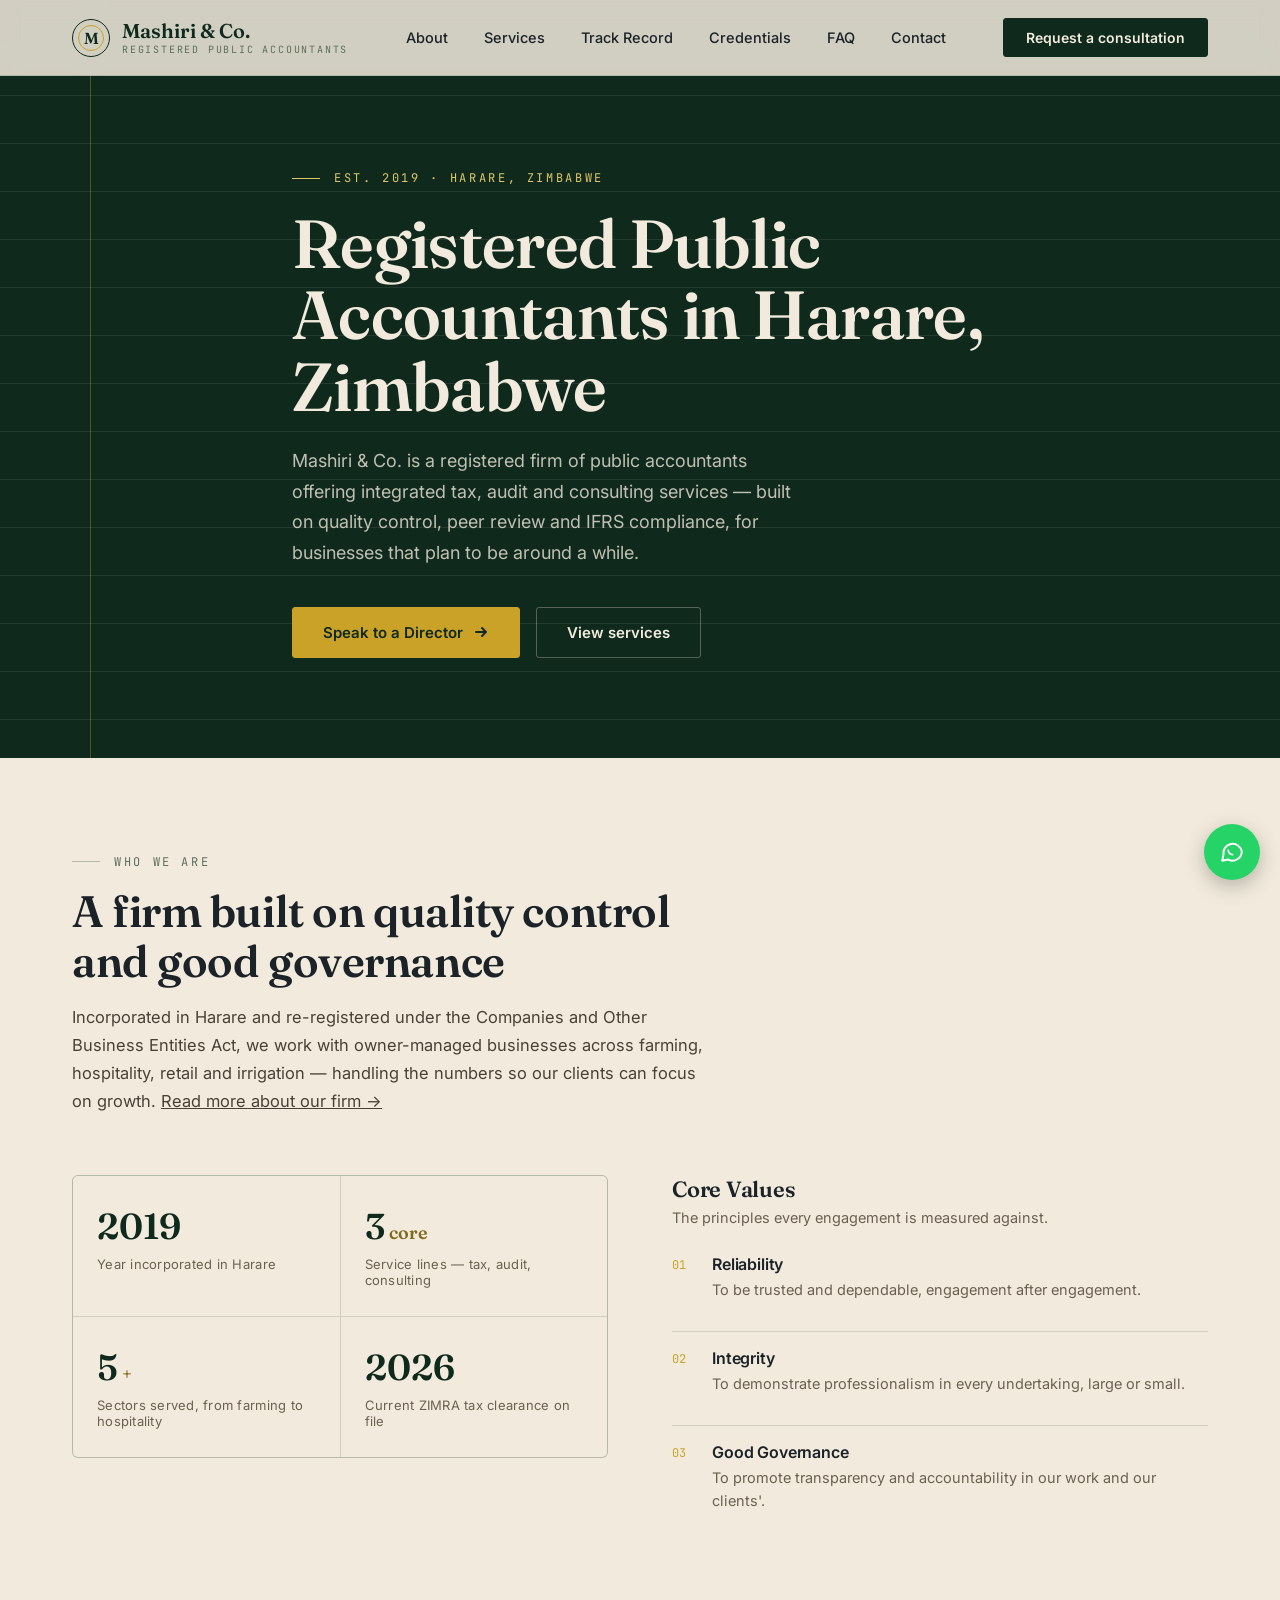
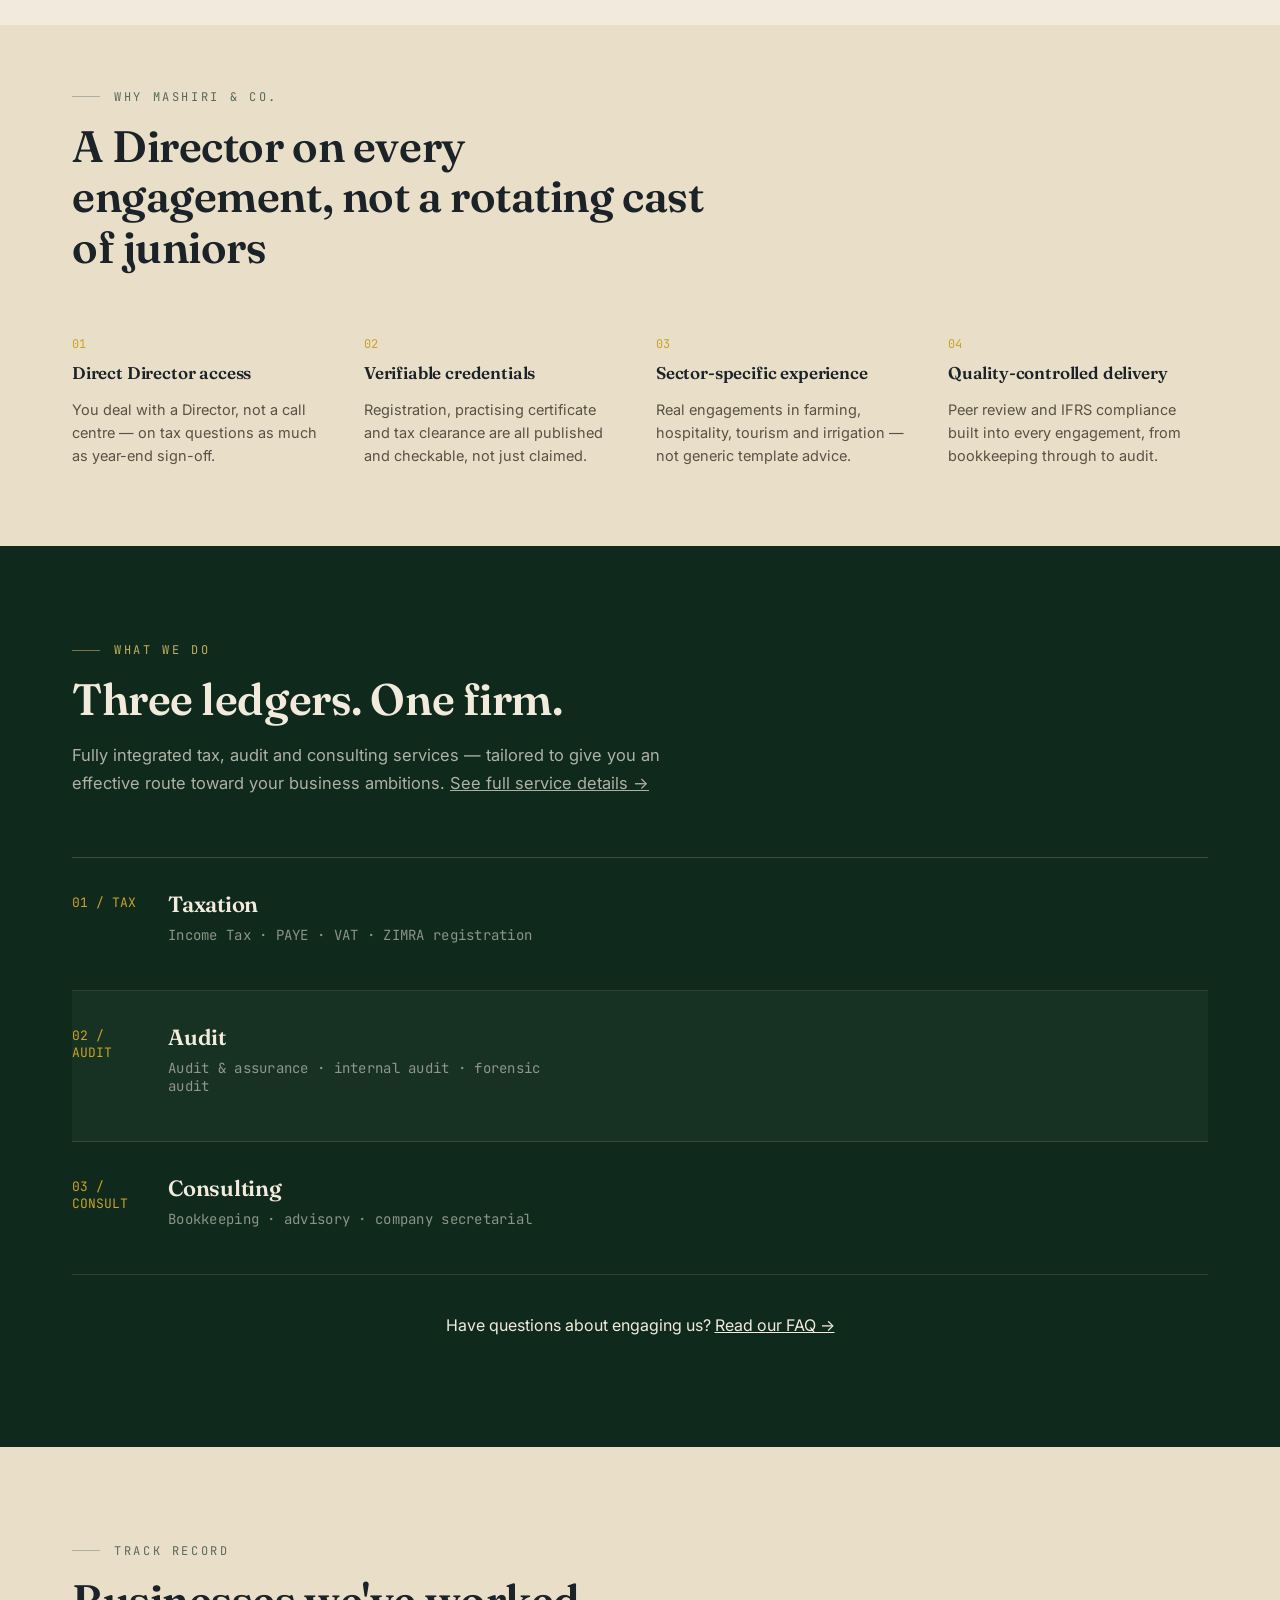
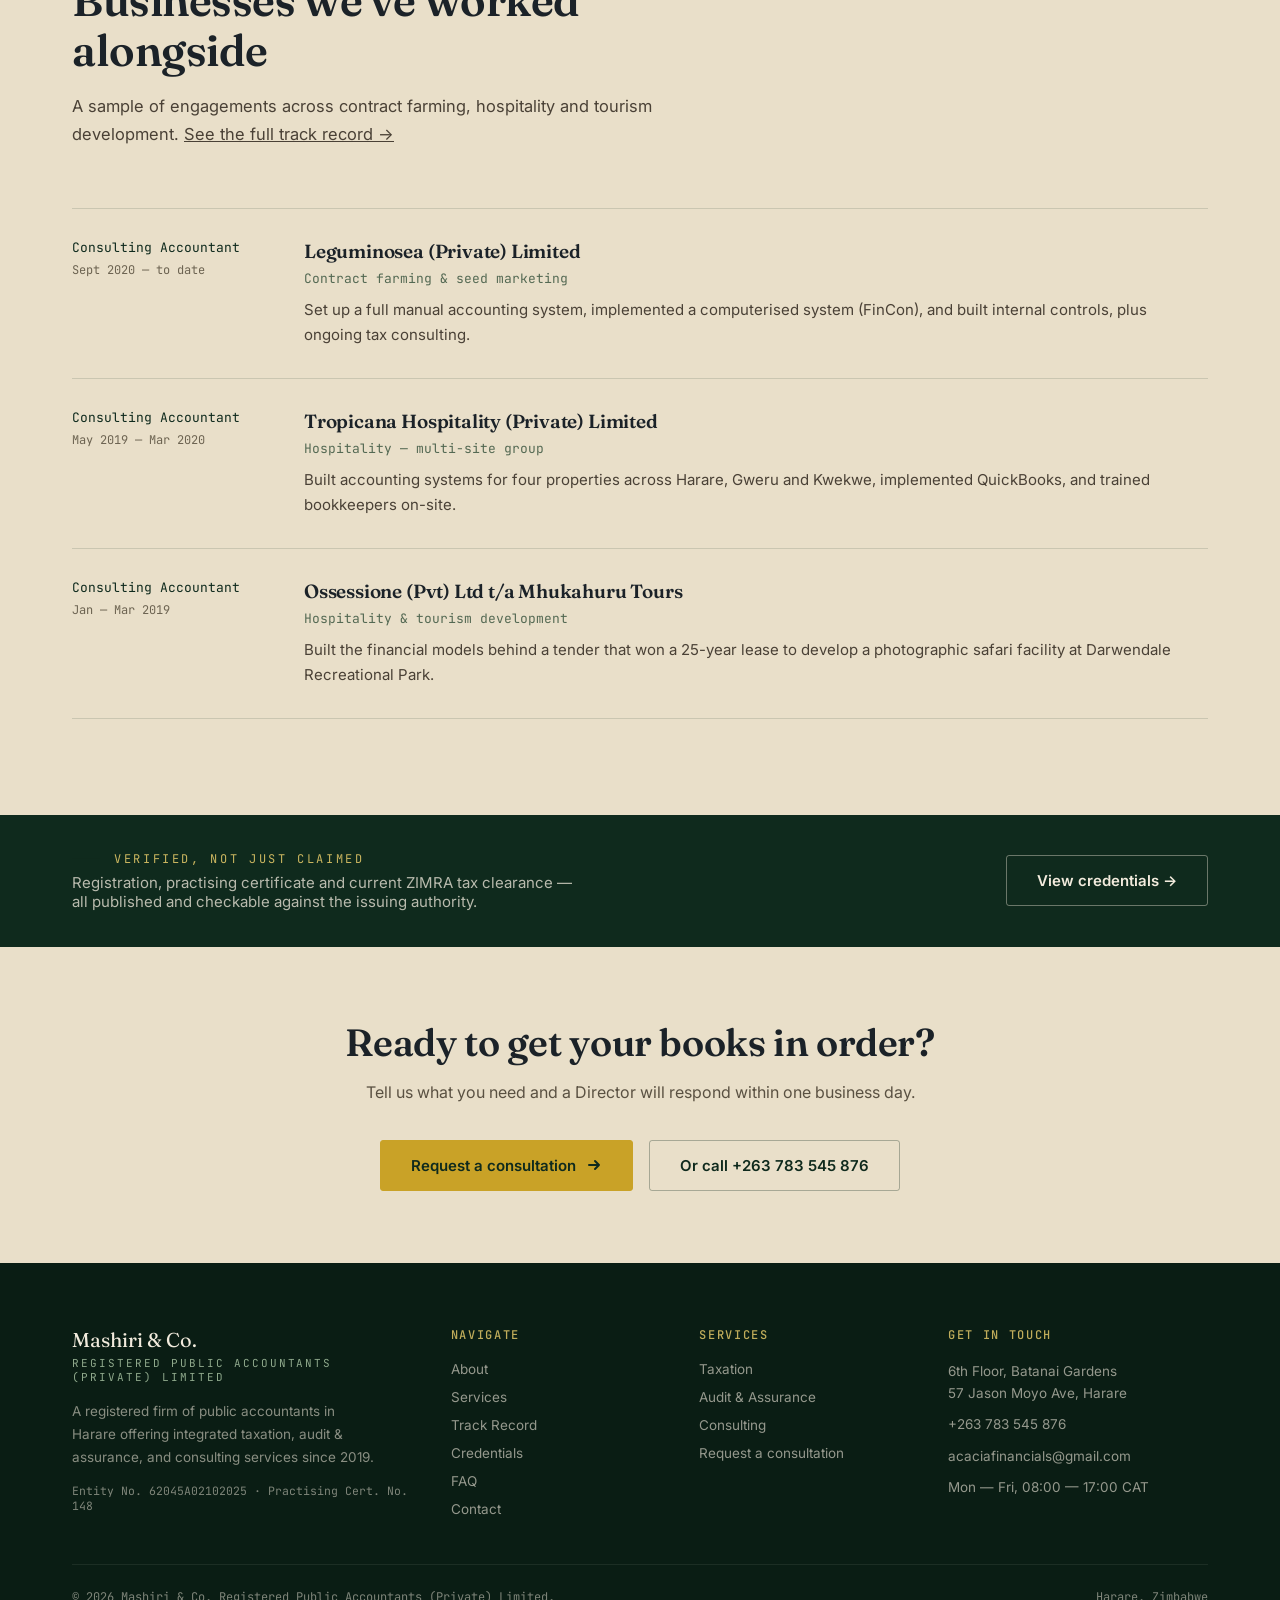
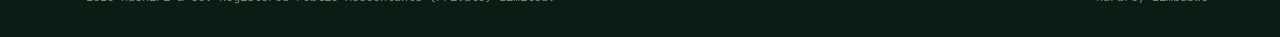
==== commit b40ad434: "Add files via upload" ====
--- a/index.html
+++ b/index.html
@@ -385,6 +385,10 @@
   </div>
 </footer>
 
+<a href="https://wa.me/263783545876?text=Hi%2C%20I%27d%20like%20to%20enquire%20about%20your%20services." class="wa-float" target="_blank" rel="noopener noreferrer" aria-label="Chat with us on WhatsApp">
+  <svg aria-hidden="true" focusable="false" width="26" height="26" viewBox="0 0 24 24" fill="none" stroke="currentColor" stroke-width="1.8" stroke-linecap="round" stroke-linejoin="round"><path d="M21 11.5a8.5 8.5 0 01-12.4 7.5L3 20l1.1-5.4A8.5 8.5 0 1121 11.5z"/><path d="M8.5 10.5c.3 2 2 3.7 4 4" stroke-width="1.6"/></svg>
+</a>
+
 <script src="main.js" defer></script>
 </body>
 </html>
--- a/style.css
+++ b/style.css
@@ -1006,6 +1006,38 @@
   color:var(--muted-brown);
   line-height:1.7;
 }
+.doc-file-area{
+  margin-top:20px;
+  padding-top:20px;
+  border-top:1px solid var(--rule);
+}
+.doc-file-loading{
+  font-size:13px;
+  color:var(--muted-brown);
+  font-style:italic;
+}
+.doc-file-pending{
+  font-size:13.5px;
+  color:var(--muted-brown);
+  line-height:1.7;
+  background:var(--parchment-2);
+  padding:14px 16px;
+  border-radius:4px;
+}
+.doc-file-found iframe{
+  width:100%;
+  height:420px;
+  border:1px solid var(--rule);
+  border-radius:4px;
+  display:block;
+}
+.doc-download{
+  margin-top:14px;
+  display:inline-flex;
+  color:var(--ledger-green);
+  border-color:rgba(15,42,29,0.25);
+}
+.doc-download:hover{border-color:var(--ledger-green);}
 .portal-close{
   background:none;
   border:1px solid var(--rule);
@@ -1233,3 +1265,138 @@
   border-color:rgba(15,42,29,0.3);
 }
 .cta-banner .btn-secondary:hover{border-color:var(--ledger-green);}
+
+/* ============ Document Library ============ */
+.doc-library{
+  margin-top:48px;
+  padding-top:40px;
+  border-top:1px solid rgba(242,235,221,0.15);
+}
+.doc-library-heading{
+  font-family:'Fraunces',serif;
+  font-size:20px;
+  color:var(--parchment);
+  margin:0 0 6px;
+}
+.doc-library-sub{
+  font-size:14px;
+  color:rgba(242,235,221,0.6);
+  margin:0 0 20px;
+}
+.doc-library-list{
+  list-style:none;
+  margin:0;
+  padding:0;
+  display:flex;
+  flex-direction:column;
+  gap:1px;
+  background:rgba(242,235,221,0.08);
+}
+.doc-library-list li{
+  display:flex;
+  justify-content:space-between;
+  align-items:center;
+  padding:16px 20px;
+  background:var(--ledger-green);
+}
+.doc-library-name{
+  font-size:14.5px;
+  color:var(--parchment);
+}
+.doc-library-status{
+  font-size:12px;
+  color:rgba(242,235,221,0.55);
+}
+.doc-library-status.pending{color:var(--brass-soft); opacity:0.8;}
+.doc-library-download{
+  font-family:'JetBrains Mono',monospace;
+  font-size:12.5px;
+  letter-spacing:0.04em;
+  color:var(--brass-soft);
+  text-decoration:none;
+  border:1px solid rgba(224,198,103,0.4);
+  padding:6px 14px;
+  border-radius:3px;
+  transition:border-color 0.2s ease, background 0.2s ease;
+}
+.doc-library-download:hover{background:rgba(224,198,103,0.1); border-color:var(--brass-soft);}
+@media (max-width:560px){
+  .doc-library-list li{flex-direction:column; align-items:flex-start; gap:10px;}
+}
+
+/* ============ Floating WhatsApp button ============ */
+.wa-float{
+  position:fixed;
+  right:20px;
+  bottom:20px;
+  width:56px;
+  height:56px;
+  border-radius:50%;
+  background:#25D366;
+  color:#ffffff;
+  display:flex;
+  align-items:center;
+  justify-content:center;
+  box-shadow:0 6px 20px rgba(0,0,0,0.25);
+  z-index:150;
+  transition:transform 0.2s ease, box-shadow 0.2s ease;
+}
+.wa-float:hover{
+  transform:translateY(-3px);
+  box-shadow:0 10px 26px rgba(0,0,0,0.3);
+}
+.wa-float:focus-visible{
+  outline:2px solid var(--brass);
+  outline-offset:3px;
+}
+@media (max-width:560px){
+  .wa-float{right:16px; bottom:16px; width:50px; height:50px;}
+}
+@media (prefers-reduced-motion: reduce){
+  .wa-float{transition:none;}
+}
+
+/* ============ Send Documents ============ */
+.send-docs{
+  background:var(--parchment-2);
+  padding:64px 0;
+}
+.send-docs-grid{
+  display:grid;
+  grid-template-columns:repeat(3, 1fr);
+  gap:24px;
+}
+.send-docs-card{
+  background:var(--parchment);
+  border:1px solid var(--rule);
+  border-radius:6px;
+  padding:26px;
+}
+.send-docs-icon{
+  width:42px; height:42px;
+  border-radius:50%;
+  background:var(--ledger-green);
+  color:var(--parchment);
+  display:flex;
+  align-items:center;
+  justify-content:center;
+  margin-bottom:14px;
+}
+.send-docs-card h3{font-size:17px; margin-bottom:8px;}
+.send-docs-card p{font-size:14px; color:#5A5142; line-height:1.6; margin-bottom:14px;}
+.send-docs-link{
+  font-family:'JetBrains Mono',monospace;
+  font-size:13px;
+  color:var(--muted-brown);
+  text-decoration:none;
+}
+.send-docs-link:hover{text-decoration:underline;}
+.send-docs-note{
+  margin-top:32px;
+  font-size:13px;
+  color:#5A5142;
+  max-width:70ch;
+}
+@media (max-width:880px){
+  .send-docs-grid{grid-template-columns:1fr;}
+}
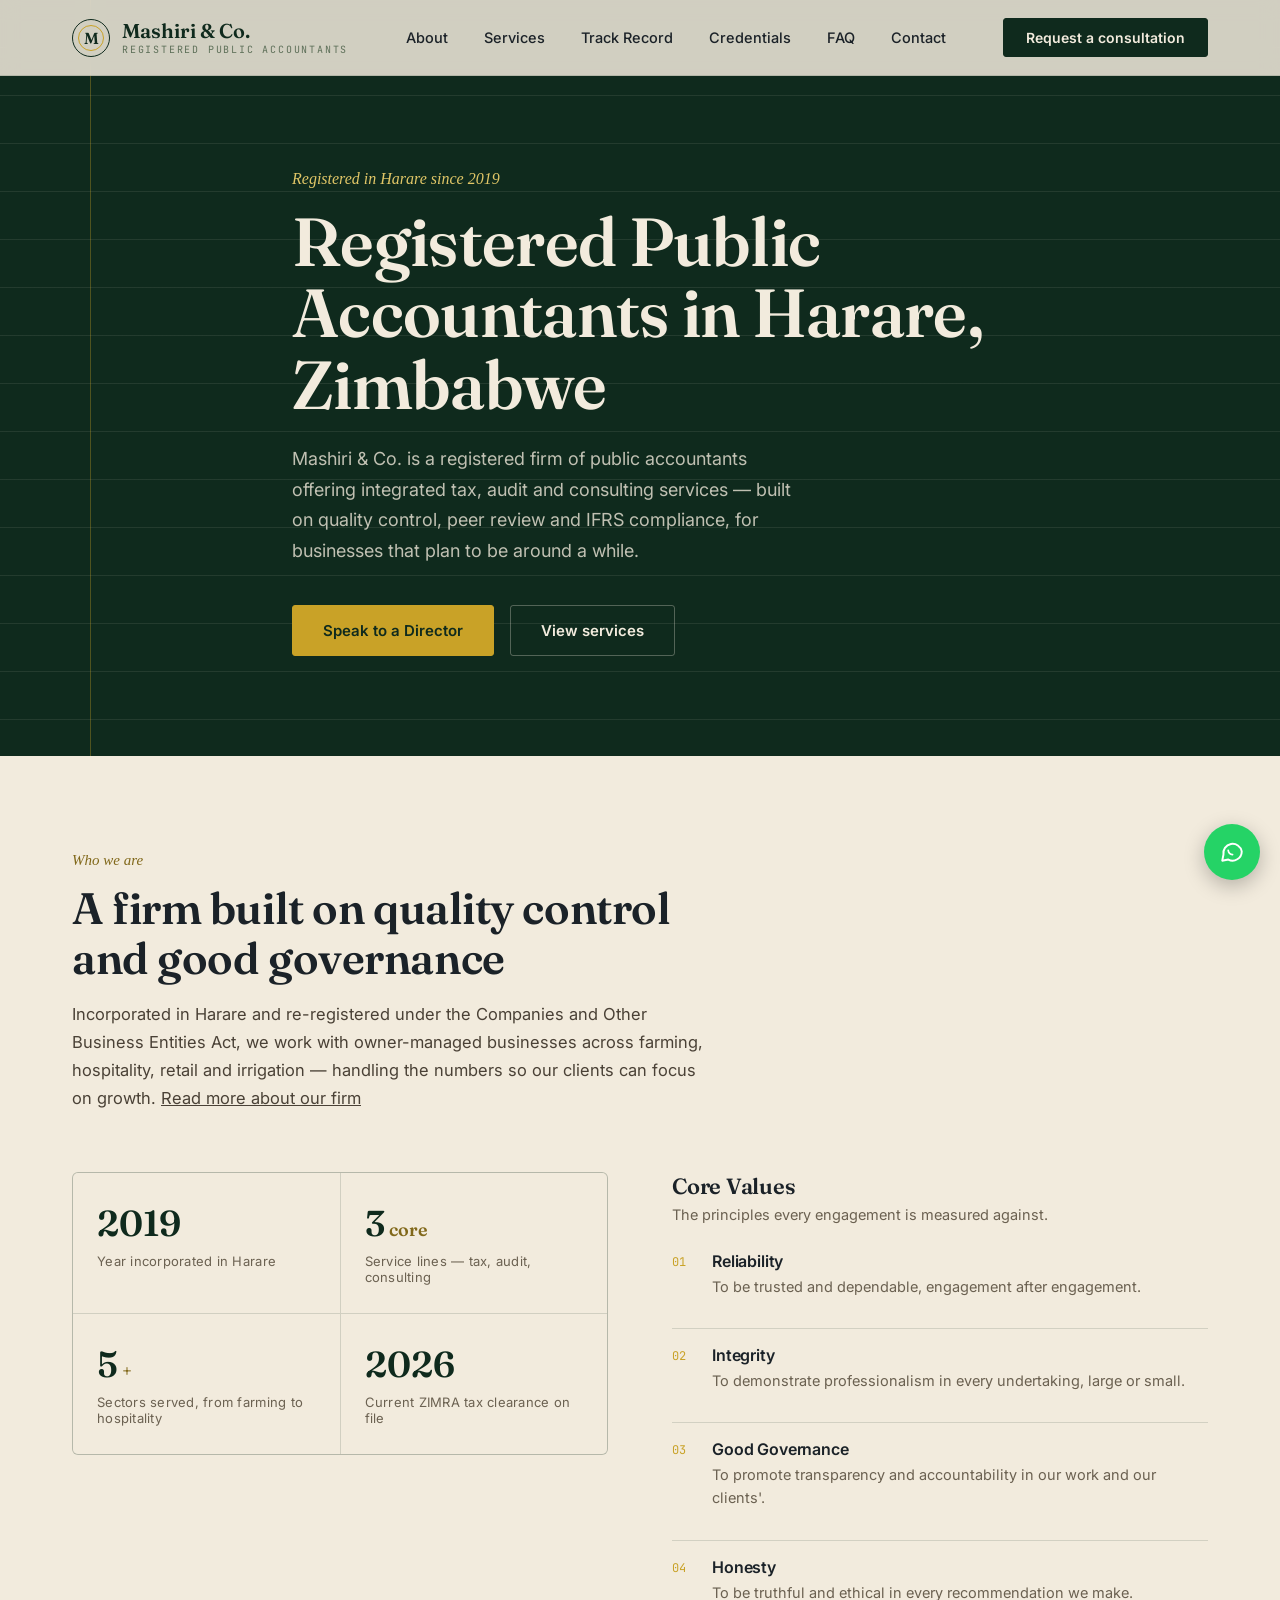
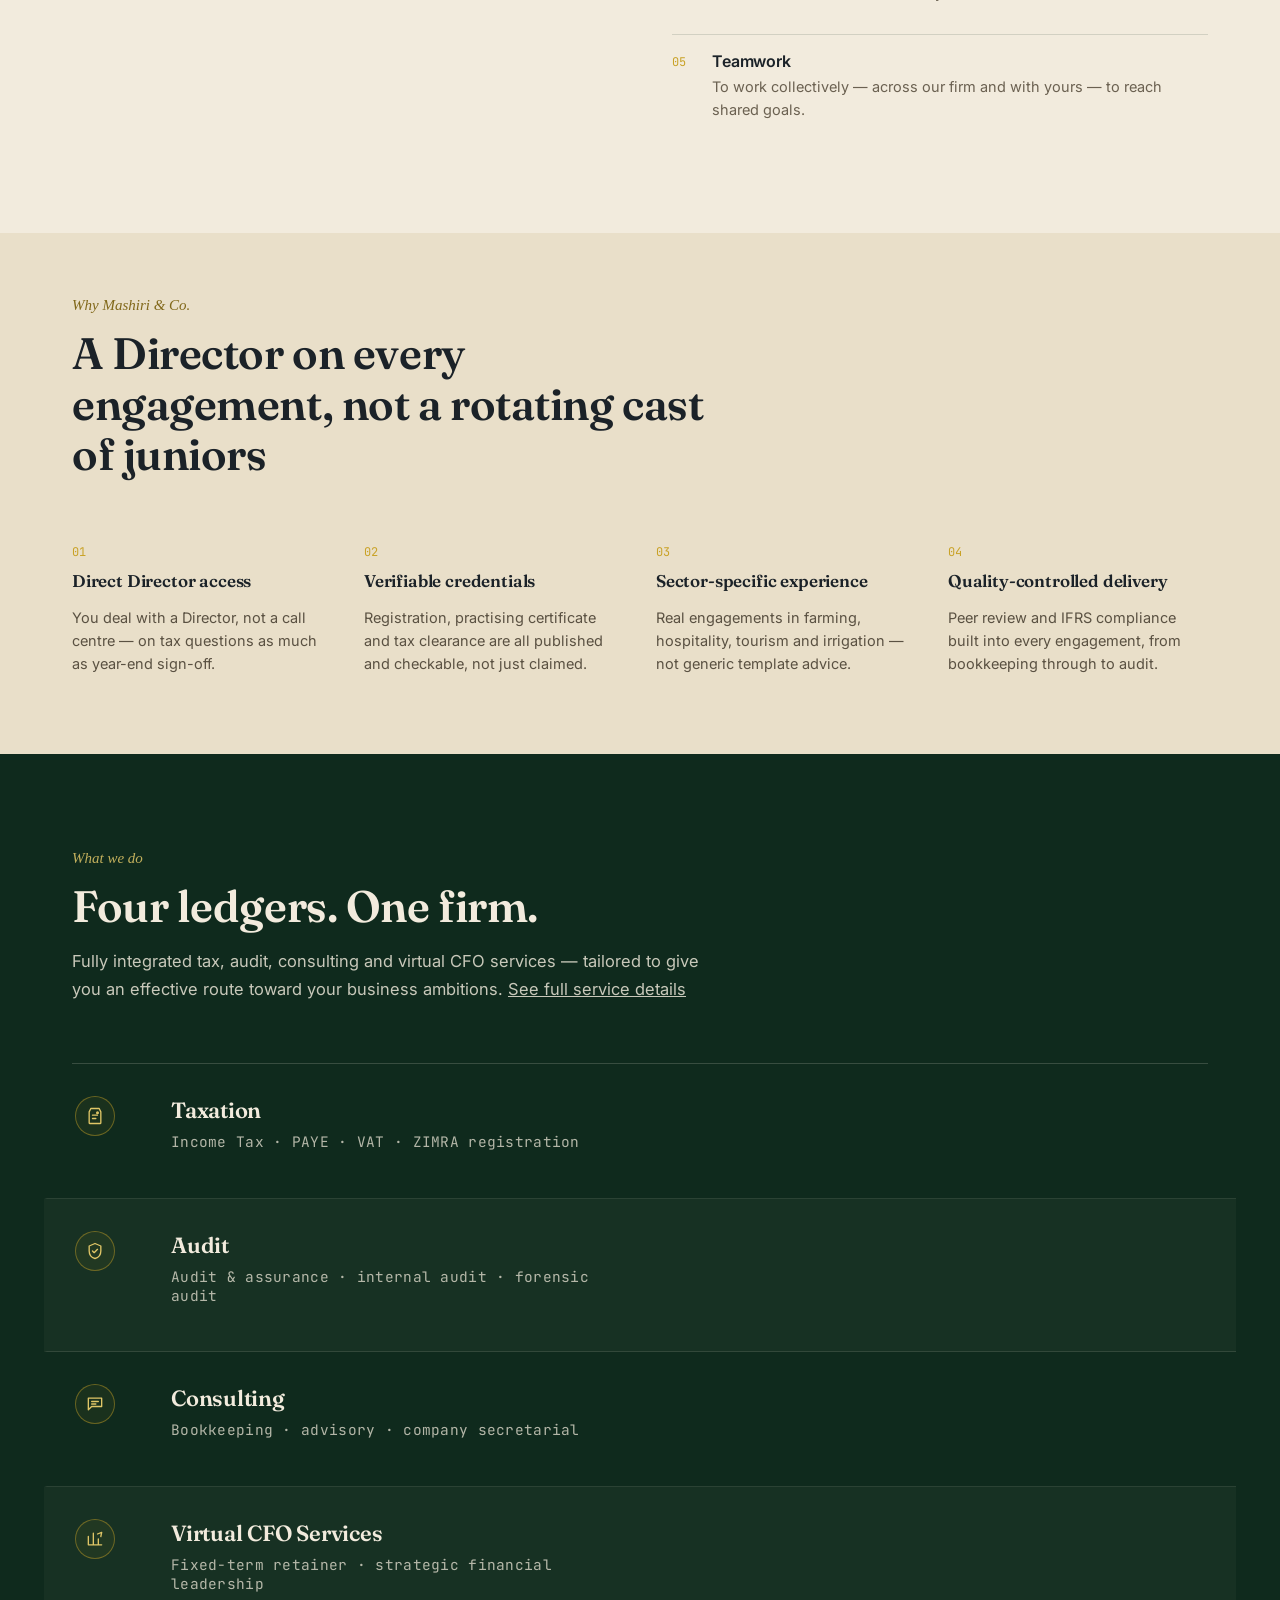
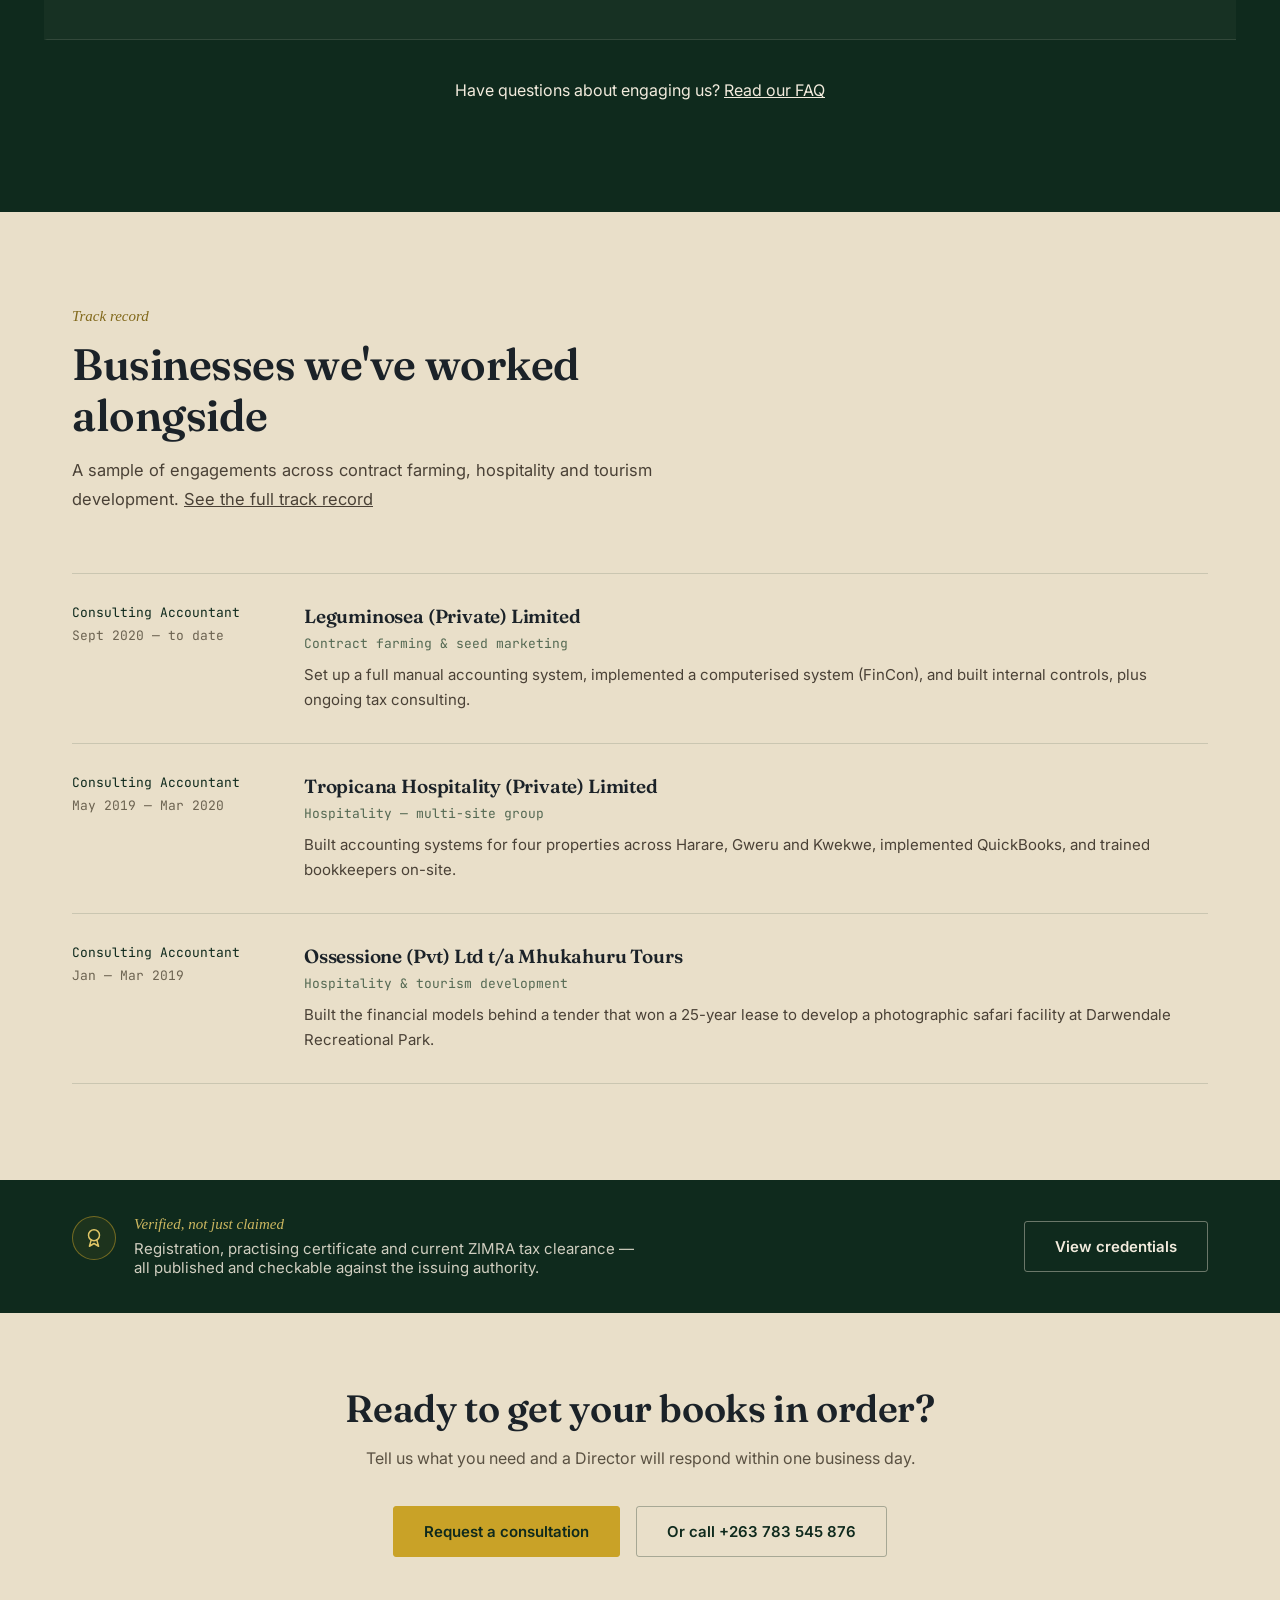
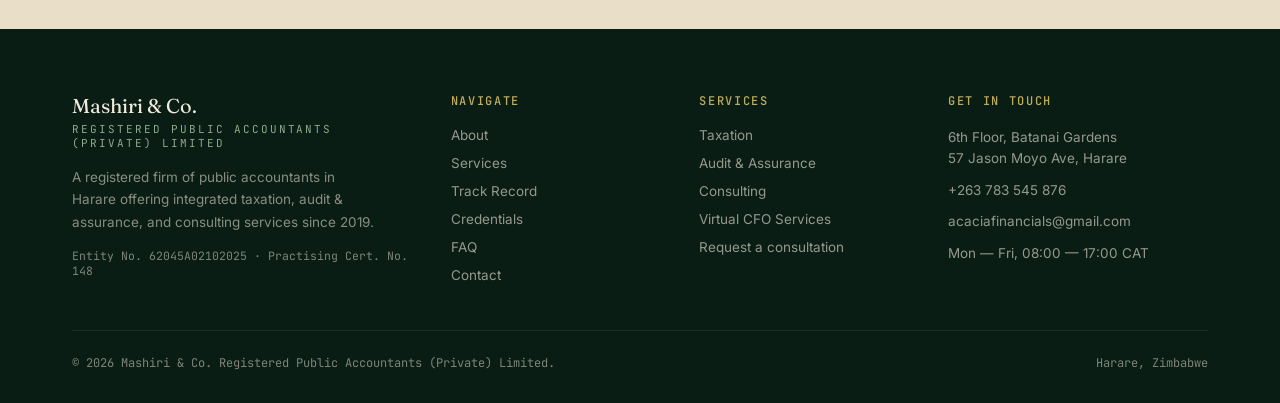
==== commit 1d20d37a: "Add files via upload" ====
--- a/index.html
+++ b/index.html
@@ -87,17 +87,19 @@
         <span>REGISTERED PUBLIC ACCOUNTANTS</span>
       </div>
     </a>
-    <nav class="links" id="nav-links" aria-label="Main navigation">
-      <ul role="list">
-        <li><a href="about.html">About</a></li>
-        <li><a href="services.html">Services</a></li>
-        <li><a href="track-record.html">Track Record</a></li>
-        <li><a href="credentials.html">Credentials</a></li>
-        <li><a href="faq.html">FAQ</a></li>
-        <li><a href="contact.html">Contact</a></li>
-      </ul>
-    </nav>
-    <a href="contact.html" class="nav-cta" id="nav-cta">Request a consultation</a>
+    <div class="nav-mobile-panel" id="nav-mobile-panel">
+      <nav class="links" id="nav-links" aria-label="Main navigation">
+        <ul role="list">
+          <li><a href="about.html">About</a></li>
+          <li><a href="services.html">Services</a></li>
+          <li><a href="track-record.html">Track Record</a></li>
+          <li><a href="credentials.html">Credentials</a></li>
+          <li><a href="faq.html">FAQ</a></li>
+          <li><a href="contact.html">Contact</a></li>
+        </ul>
+      </nav>
+      <a href="contact.html" class="nav-cta" id="nav-cta">Request a consultation</a>
+    </div>
     <button class="menu-toggle" id="menu-toggle" aria-label="Toggle menu" aria-expanded="false" aria-controls="nav-links">
       <svg width="24" height="24" viewBox="0 0 24 24" fill="none" stroke="currentColor" stroke-width="2" stroke-linecap="round" aria-hidden="true" focusable="false"><line x1="3" y1="6" x2="21" y2="6"/><line x1="3" y1="12" x2="21" y2="12"/><line x1="3" y1="18" x2="21" y2="18"/></svg>
     </button>
@@ -111,14 +113,11 @@
   <section class="hero">
     <div class="wrap hero-inner hero-single">
       <div>
-        <div class="eyebrow">Est. 2019 &middot; Harare, Zimbabwe</div>
+        <div class="eyebrow">Registered in Harare since 2019</div>
         <h1>Registered Public Accountants in Harare, Zimbabwe</h1>
         <p class="lead">Mashiri &amp; Co. is a registered firm of public accountants offering integrated tax, audit and consulting services &mdash; built on quality control, peer review and IFRS compliance, for businesses that plan to be around a while.</p>
         <div class="hero-cta-row">
-          <a href="contact.html" class="btn-primary">
-            Speak to a Director
-            <svg aria-hidden="true" focusable="false" width="16" height="16" viewBox="0 0 16 16" fill="none" stroke="currentColor" stroke-width="2" stroke-linecap="round" stroke-linejoin="round"><path d="M3 8h10M9 4l4 4-4 4"/></svg>
-          </a>
+          <a href="contact.html" class="btn-primary">Speak to a Director</a>
           <a href="services.html" class="btn-secondary">View services</a>
         </div>
       </div>
@@ -131,7 +130,7 @@
       <div class="section-head reveal">
         <div class="section-eyebrow">Who we are</div>
         <h2>A firm built on quality control and good governance</h2>
-        <p>Incorporated in Harare and re-registered under the Companies and Other Business Entities Act, we work with owner-managed businesses across farming, hospitality, retail and irrigation &mdash; handling the numbers so our clients can focus on growth. <a href="about.html">Read more about our firm &rarr;</a></p>
+        <p>Incorporated in Harare and re-registered under the Companies and Other Business Entities Act, we work with owner-managed businesses across farming, hospitality, retail and irrigation &mdash; handling the numbers so our clients can focus on growth. <a href="about.html">Read more about our firm</a></p>
       </div>
 
       <div class="about-grid">
@@ -181,6 +180,20 @@
                 <p>To promote transparency and accountability in our work and our clients'.</p>
               </div>
             </div>
+            <div class="value-item">
+              <span class="value-mark mono">04</span>
+              <div>
+                <h4>Honesty</h4>
+                <p>To be truthful and ethical in every recommendation we make.</p>
+              </div>
+            </div>
+            <div class="value-item">
+              <span class="value-mark mono">05</span>
+              <div>
+                <h4>Teamwork</h4>
+                <p>To work collectively &mdash; across our firm and with yours &mdash; to reach shared goals.</p>
+              </div>
+            </div>
           </div>
         </div>
       </div>
@@ -224,34 +237,49 @@
     <div class="wrap">
       <div class="section-head reveal">
         <div class="section-eyebrow">What we do</div>
-        <h2>Three ledgers. One firm.</h2>
-        <p>Fully integrated tax, audit and consulting services &mdash; tailored to give you an effective route toward your business ambitions. <a href="services.html">See full service details &rarr;</a></p>
+        <h2>Four ledgers. One firm.</h2>
+        <p>Fully integrated tax, audit, consulting and virtual CFO services &mdash; tailored to give you an effective route toward your business ambitions. <a href="services.html">See full service details</a></p>
       </div>
 
       <div class="ledger-table">
         <div class="ledger-entry reveal">
-          <div class="entry-code mono">01 / TAX</div>
+          <div>
+            <span class="entry-icon"><svg viewBox="0 0 24 24" stroke-width="1.6" stroke-linecap="round" stroke-linejoin="round"><path d="M7 3h10l2 4v13a1 1 0 0 1-1 1H6a1 1 0 0 1-1-1V7z"/><path d="M9 11h6M9 15h4"/><circle cx="15" cy="8" r="1"/></svg></span>
+          </div>
           <div class="entry-title">
             <h3><a href="services.html#taxation">Taxation</a></h3>
             <p>Income Tax &middot; PAYE &middot; VAT &middot; ZIMRA registration</p>
           </div>
         </div>
         <div class="ledger-entry reveal">
-          <div class="entry-code mono">02 / AUDIT</div>
+          <div>
+            <span class="entry-icon"><svg viewBox="0 0 24 24" stroke-width="1.6" stroke-linecap="round" stroke-linejoin="round"><path d="M12 3l7 3v6c0 5-3.2 8-7 9-3.8-1-7-4-7-9V6z"/><path d="M9 12l2 2 4-4"/></svg></span>
+          </div>
           <div class="entry-title">
             <h3><a href="services.html#audit">Audit</a></h3>
             <p>Audit &amp; assurance &middot; internal audit &middot; forensic audit</p>
           </div>
         </div>
         <div class="ledger-entry reveal">
-          <div class="entry-code mono">03 / CONSULT</div>
+          <div>
+            <span class="entry-icon"><svg viewBox="0 0 24 24" stroke-width="1.6" stroke-linecap="round" stroke-linejoin="round"><path d="M4 5h16v10H8l-4 4z"/><path d="M8 9h8M8 12h5"/></svg></span>
+          </div>
           <div class="entry-title">
             <h3><a href="services.html#consulting">Consulting</a></h3>
             <p>Bookkeeping &middot; advisory &middot; company secretarial</p>
           </div>
         </div>
-      </div>
-      <p class="services-cta reveal">Have questions about engaging us? <a href="faq.html">Read our FAQ &rarr;</a></p>
+        <div class="ledger-entry reveal">
+          <div>
+            <span class="entry-icon"><svg viewBox="0 0 24 24" stroke-width="1.6" stroke-linecap="round" stroke-linejoin="round"><path d="M4 19V9M10 19V5M16 19v-7M20 19H4"/><path d="M15 6l5-2 -1 5"/></svg></span>
+          </div>
+          <div class="entry-title">
+            <h3><a href="services.html#virtual-cfo">Virtual CFO Services</a></h3>
+            <p>Fixed-term retainer &middot; strategic financial leadership</p>
+          </div>
+        </div>
+      </div>
+      <p class="services-cta reveal">Have questions about engaging us? <a href="faq.html">Read our FAQ</a></p>
     </div>
   </section>
 
@@ -261,7 +289,7 @@
       <div class="section-head reveal">
         <div class="section-eyebrow">Track record</div>
         <h2>Businesses we've worked alongside</h2>
-        <p>A sample of engagements across contract farming, hospitality and tourism development. <a href="track-record.html">See the full track record &rarr;</a></p>
+        <p>A sample of engagements across contract farming, hospitality and tourism development. <a href="track-record.html">See the full track record</a></p>
       </div>
 
       <div class="journal-list">
@@ -309,10 +337,13 @@
     <div class="wrap">
       <div class="trust-strip-inner reveal">
         <div class="trust-strip-text">
-          <div class="section-eyebrow">Verified, not just claimed</div>
-          <p>Registration, practising certificate and current ZIMRA tax clearance &mdash; all published and checkable against the issuing authority.</p>
-        </div>
-        <a href="credentials.html" class="btn-secondary">View credentials &rarr;</a>
+          <span class="trust-icon"><svg viewBox="0 0 24 24" stroke-width="1.6" stroke-linecap="round" stroke-linejoin="round"><circle cx="12" cy="9" r="6"/><path d="M9 14l-2 7 5-3 5 3-2-7"/></svg></span>
+          <div>
+            <div class="section-eyebrow">Verified, not just claimed</div>
+            <p>Registration, practising certificate and current ZIMRA tax clearance &mdash; all published and checkable against the issuing authority.</p>
+          </div>
+        </div>
+        <a href="credentials.html" class="btn-secondary">View credentials</a>
       </div>
     </div>
   </section>
@@ -323,10 +354,7 @@
       <h2>Ready to get your books in order?</h2>
       <p>Tell us what you need and a Director will respond within one business day.</p>
       <div class="hero-cta-row">
-        <a href="contact.html" class="btn-primary">
-          Request a consultation
-          <svg aria-hidden="true" focusable="false" width="16" height="16" viewBox="0 0 16 16" fill="none" stroke="currentColor" stroke-width="2" stroke-linecap="round" stroke-linejoin="round"><path d="M3 8h10M9 4l4 4-4 4"/></svg>
-        </a>
+        <a href="contact.html" class="btn-primary">Request a consultation</a>
         <a href="tel:+263783545876" class="btn-secondary">Or call +263 783 545 876</a>
       </div>
     </div>
@@ -364,6 +392,7 @@
           <li><a href="services.html#taxation">Taxation</a></li>
           <li><a href="services.html#audit">Audit &amp; Assurance</a></li>
           <li><a href="services.html#consulting">Consulting</a></li>
+          <li><a href="services.html#virtual-cfo">Virtual CFO Services</a></li>
           <li><a href="contact.html">Request a consultation</a></li>
         </ul>
       </div>
--- a/style.css
+++ b/style.css
@@ -243,21 +243,45 @@
   max-width:760px;
 }
 
+.entry-icon{
+  width:40px;
+  height:40px;
+  border-radius:50%;
+  border:1px solid rgba(201,162,39,0.45);
+  display:flex;
+  align-items:center;
+  justify-content:center;
+  margin-bottom:14px;
+  background:rgba(201,162,39,0.06);
+  flex-shrink:0;
+}
+.entry-icon svg{width:20px; height:20px; stroke:var(--brass-soft); fill:none;}
+.ledger-entry:hover .entry-icon{border-color:var(--brass); background:rgba(201,162,39,0.12);}
+
+.trust-strip-inner{gap:24px;}
+.trust-icon{
+  width:44px;
+  height:44px;
+  border-radius:50%;
+  border:1px solid rgba(201,162,39,0.5);
+  display:flex;
+  align-items:center;
+  justify-content:center;
+  flex-shrink:0;
+  background:rgba(201,162,39,0.08);
+}
+.trust-icon svg{width:22px; height:22px; stroke:var(--brass-soft); fill:none;}
+.trust-strip-text{display:flex; align-items:flex-start; gap:18px;}
+@media (max-width:600px){
+  .trust-strip-text{flex-direction:column; align-items:flex-start;}
+}
+
 .eyebrow{
-  font-family:'JetBrains Mono',monospace;
-  font-size:12px;
-  letter-spacing:0.22em;
-  text-transform:uppercase;
+  font-family:'Fraunces',serif;
+  font-style:italic;
+  font-size:16px;
   color:var(--brass-soft);
-  margin-bottom:22px;
-  display:flex;
-  align-items:center;
-  gap:14px;
-}
-.eyebrow::before{
-  content:'';
-  width:28px;height:1px;
-  background:var(--brass-soft);
+  margin-bottom:18px;
 }
 
 .hero h1{
@@ -326,22 +350,11 @@
   margin-bottom:60px;
 }
 .section-eyebrow{
-  font-family:'JetBrains Mono',monospace;
-  font-size:12px;
-  letter-spacing:0.22em;
-  text-transform:uppercase;
-  color:var(--ledger-green);
-  opacity:0.65;
-  margin-bottom:16px;
-  display:flex;
-  align-items:center;
-  gap:14px;
-}
-.section-eyebrow::before{
-  content:'';
-  width:28px;height:1px;
-  background:var(--ledger-green);
-  opacity:0.4;
+  font-family:'Fraunces',serif;
+  font-style:italic;
+  font-size:15px;
+  color:var(--brass-deep);
+  margin-bottom:14px;
 }
 .section-head h2{
   font-size:clamp(30px, 4vw, 44px);
@@ -385,7 +398,9 @@
 .stat{
   background:var(--parchment);
   padding:28px 24px;
-}
+  transition:background 0.2s ease;
+}
+.stat:hover{background:#fff;}
 .stat .num{
   font-family:'Fraunces',serif;
   font-size:36px;
@@ -452,7 +467,7 @@
 .services .section-eyebrow{color:var(--brass-soft); opacity:0.85;}
 .services .section-eyebrow::before{background:var(--brass-soft); opacity:0.6;}
 .services .section-head h2{color:var(--parchment);}
-.services .section-head p{color:rgba(242,235,221,0.7);}
+.services .section-head p{color:rgba(242,235,221,0.82); font-size:16.5px;}
 
 .ledger-table{
   border-top:1px solid rgba(242,235,221,0.18);
@@ -461,19 +476,22 @@
   display:grid;
   grid-template-columns:64px 1fr 1.4fr;
   gap:32px;
-  padding:32px 0;
+  padding:32px 28px;
+  margin:0 -28px;
   border-bottom:1px solid rgba(242,235,221,0.12);
   align-items:start;
-  transition:background 0.3s ease;
+  transition:background 0.3s ease, border-left-color 0.3s ease;
+  border-left:3px solid transparent;
 }
 .ledger-entry:nth-child(even){
   background:rgba(242,235,221,0.03);
 }
 .ledger-entry:hover{
-  background:rgba(201,162,39,0.06);
+  background:rgba(201,162,39,0.07);
+  border-left-color:var(--brass);
 }
 @media (max-width:780px){
-  .ledger-entry{grid-template-columns:1fr; gap:12px; padding:26px 0;}
+  .ledger-entry{grid-template-columns:1fr; gap:12px; padding:26px 20px;}
 }
 .entry-code{
   font-family:'JetBrains Mono',monospace;
@@ -488,8 +506,8 @@
 }
 .entry-title p{
   margin-top:8px;
-  font-size:14px;
-  color:rgba(242,235,221,0.55);
+  font-size:14.5px;
+  color:rgba(242,235,221,0.72);
   font-family:'JetBrains Mono',monospace;
   letter-spacing:0.02em;
 }
@@ -546,7 +564,7 @@
   display:block;
   margin-top:6px;
   color:var(--muted-brown);
-  font-size:12px;
+  font-size:13px;
 }
 .journal-body h2, .journal-body h3{
   font-size:19px;
@@ -624,14 +642,14 @@
 }
 .cred-item .cred-sub{
   margin-top:6px;
-  font-size:12.5px;
-  color:rgba(242,235,221,0.6);
+  font-size:13px;
+  color:rgba(242,235,221,0.78);
 }
 .cred-footnote{
   margin-top:36px;
   text-align:center;
-  font-size:12.5px;
-  color:rgba(242,235,221,0.45);
+  font-size:13px;
+  color:rgba(242,235,221,0.6);
   font-family:'JetBrains Mono',monospace;
   letter-spacing:0.02em;
 }
@@ -650,11 +668,17 @@
 }
 .team-card{
   border:1px solid var(--rule);
-  border-radius:6px;
+  border-radius:8px;
   padding:32px;
   background:#fff;
   position:relative;
   overflow:hidden;
+  transition:transform 0.25s ease, box-shadow 0.25s ease, border-color 0.25s ease;
+}
+.team-card:hover{
+  transform:translateY(-4px);
+  box-shadow:0 16px 32px -16px rgba(15,42,29,0.25);
+  border-color:rgba(15,42,29,0.22);
 }
 .team-card::before{
   content:'';
@@ -664,11 +688,10 @@
   background:var(--brass);
 }
 .team-card .role{
-  font-family:'JetBrains Mono',monospace;
-  font-size:12px;
-  letter-spacing:0.15em;
-  text-transform:uppercase;
-  color:var(--brass);
+  font-family:'Fraunces',serif;
+  font-style:italic;
+  font-size:14.5px;
+  color:var(--brass-deep);
   margin-bottom:10px;
 }
 .team-card h3{
@@ -690,7 +713,7 @@
 .contact .section-eyebrow{color:var(--brass-soft); opacity:0.85;}
 .contact .section-eyebrow::before{background:var(--brass-soft); opacity:0.6;}
 .contact .section-head h2{color:var(--parchment);}
-.contact .section-head p{color:rgba(242,235,221,0.7);}
+.contact .section-head p{color:rgba(242,235,221,0.82); font-size:16.5px;}
 
 .contact-grid{
   display:grid;
@@ -1054,17 +1077,25 @@
   color:var(--brass);
 }
 
-/* ============ Reveal on scroll ============ */
-.reveal{
+/* ============ Reveal on scroll ============
+   Only the hero gets an entrance moment; everything else is
+   present immediately, the way a printed page would be. */
+.reveal{opacity:1; transform:none;}
+.hero-inner > div > *{
   opacity:0;
-  transform:translateY(24px);
-  transition:opacity 0.7s ease, transform 0.7s ease;
-}
-.reveal.visible{
-  opacity:1;
-  transform:translateY(0);
-}
-.no-js .reveal{opacity:1; transform:none;}
+  animation:hero-in 0.8s cubic-bezier(0.22,0.61,0.36,1) forwards;
+}
+.hero-inner > div > *:nth-child(1){animation-delay:0.05s;}
+.hero-inner > div > *:nth-child(2){animation-delay:0.15s;}
+.hero-inner > div > *:nth-child(3){animation-delay:0.25s;}
+.hero-inner > div > *:nth-child(4){animation-delay:0.35s;}
+@keyframes hero-in{
+  from{opacity:0; transform:translateY(10px);}
+  to{opacity:1; transform:translateY(0);}
+}
+@media (prefers-reduced-motion: reduce){
+  .hero-inner > div > *{animation:none; opacity:1;}
+}
 
 /* ============ Header scroll state (class-based, not inline styles) ============ */
 header.scrolled{
@@ -1073,29 +1104,34 @@
 }
 
 /* ============ Mobile nav ============ */
+.nav-mobile-panel{display:contents;}
 @media (max-width:880px){
-  nav.links, .nav-cta{display:none;}
-  .menu-toggle{display:block;}
-  nav.links.mobile-open{
+  .nav-mobile-panel{
+    display:none;
+  }
+  .nav-mobile-panel.mobile-open{
     display:flex;
+    flex-direction:column;
+    gap:22px;
     position:absolute;
     top:100%;
     left:0; right:0;
     background:var(--parchment);
-    padding:20px 32px 28px;
+    padding:28px 32px 32px;
     border-bottom:1px solid var(--rule);
+    box-shadow:0 16px 32px -12px rgba(15,42,29,0.18);
   }
-  nav.links.mobile-open ul{
+  .nav-mobile-panel.mobile-open nav.links ul{
     flex-direction:column;
     gap:18px;
     width:100%;
+    font-size:16px;
   }
-  .nav-cta.mobile-open{
+  .nav-mobile-panel.mobile-open .nav-cta{
     display:inline-flex;
-    position:absolute;
-    bottom:24px;
-    left:32px;
+    align-self:flex-start;
   }
+  .menu-toggle{display:block;}
 }
 
 /* ============ Breadcrumbs ============ */
@@ -1127,7 +1163,7 @@
 .contact .section-head h1{color:var(--parchment);}
 .credentials .section-eyebrow{color:var(--brass-soft); opacity:0.85;}
 .credentials .section-eyebrow::before{background:var(--brass-soft); opacity:0.6;}
-.credentials .section-head p{color:rgba(242,235,221,0.7);}
+.credentials .section-head p{color:rgba(242,235,221,0.82); font-size:16.5px;}
 .entry-title h2{
   font-size:22px;
   color:var(--parchment);
@@ -1174,9 +1210,9 @@
 
 /* ============ Services: who-for + process ============ */
 .who-for{
-  font-size:14px;
+  font-size:15px;
   font-style:italic;
-  color:rgba(242,235,221,0.6);
+  color:rgba(242,235,221,0.8);
   margin:10px 0 14px;
   max-width:44ch;
 }
@@ -1188,7 +1224,7 @@
   margin-top:20px;
 }
 .process-step h3{font-size:16px; margin:10px 0 6px; color:var(--parchment);}
-.process-step p{font-size:14px; color:rgba(242,235,221,0.65); line-height:1.6;}
+.process-step p{font-size:14.5px; color:rgba(242,235,221,0.8); line-height:1.65;}
 @media (max-width:880px){
   .process-grid{grid-template-columns:1fr 1fr;}
 }
@@ -1196,22 +1232,62 @@
   .process-grid{grid-template-columns:1fr;}
 }
 
-/* ============ FAQ ============ */
+/* ============ FAQ (interactive accordion) ============ */
 .faq-list{
   max-width:760px;
   display:flex;
   flex-direction:column;
-  gap:32px;
-}
-.faq-item h2{
+  gap:14px;
+}
+.faq-item{
+  border:1px solid var(--rule);
+  border-radius:8px;
+  background:var(--parchment);
+  padding:6px 24px;
+  transition:border-color 0.2s ease, box-shadow 0.2s ease;
+}
+.faq-item[open]{
+  border-color:rgba(15,42,29,0.28);
+  box-shadow:0 10px 24px -16px rgba(15,42,29,0.3);
+}
+.faq-item summary{
+  list-style:none;
+  cursor:pointer;
+  padding:20px 0;
+  display:flex;
+  align-items:center;
+  justify-content:space-between;
+  gap:20px;
+  font-family:'Fraunces',serif;
   font-size:18px;
-  font-family:'Fraunces',serif;
-  margin-bottom:8px;
-}
+  font-weight:600;
+  color:var(--ink);
+}
+.faq-item summary::-webkit-details-marker{display:none;}
+.faq-item summary::after{
+  content:'';
+  flex-shrink:0;
+  width:11px; height:11px;
+  border-right:2px solid var(--brass-deep);
+  border-bottom:2px solid var(--brass-deep);
+  transform:rotate(45deg);
+  transition:transform 0.25s ease;
+  margin-top:-4px;
+}
+.faq-item[open] summary::after{
+  transform:rotate(-135deg);
+  margin-top:4px;
+}
+.faq-item summary:hover span{text-decoration:underline; text-underline-offset:3px;}
 .faq-item p{
   font-size:15px;
   line-height:1.7;
   color:#4A4136;
+  margin:0 0 22px;
+  max-width:64ch;
+}
+@media (max-width:560px){
+  .faq-item summary{font-size:16.5px;}
 }
 
 /* ============ Trust strip ============ */
@@ -1232,7 +1308,7 @@
   margin-bottom:6px;
 }
 .trust-strip-text p{
-  color:rgba(242,235,221,0.75);
+  color:rgba(242,235,221,0.85);
   font-size:15px;
   max-width:56ch;
   margin:0;
@@ -1279,8 +1355,8 @@
   margin:0 0 6px;
 }
 .doc-library-sub{
-  font-size:14px;
-  color:rgba(242,235,221,0.6);
+  font-size:14.5px;
+  color:rgba(242,235,221,0.75);
   margin:0 0 20px;
 }
 .doc-library-list{
@@ -1304,8 +1380,8 @@
   color:var(--parchment);
 }
 .doc-library-status{
-  font-size:12px;
-  color:rgba(242,235,221,0.55);
+  font-size:13px;
+  color:rgba(242,235,221,0.72);
 }
 .doc-library-status.pending{color:var(--brass-soft); opacity:0.8;}
 .doc-library-download{
@@ -1369,8 +1445,14 @@
 .send-docs-card{
   background:var(--parchment);
   border:1px solid var(--rule);
-  border-radius:6px;
+  border-radius:8px;
   padding:26px;
+  transition:transform 0.25s ease, box-shadow 0.25s ease, border-color 0.25s ease;
+}
+.send-docs-card:hover{
+  transform:translateY(-4px);
+  box-shadow:0 16px 32px -18px rgba(15,42,29,0.28);
+  border-color:rgba(15,42,29,0.22);
 }
 .send-docs-icon{
   width:42px; height:42px;
@@ -1393,7 +1475,7 @@
 .send-docs-link:hover{text-decoration:underline;}
 .send-docs-note{
   margin-top:32px;
-  font-size:13px;
+  font-size:14px;
   color:#5A5142;
   max-width:70ch;
 }
